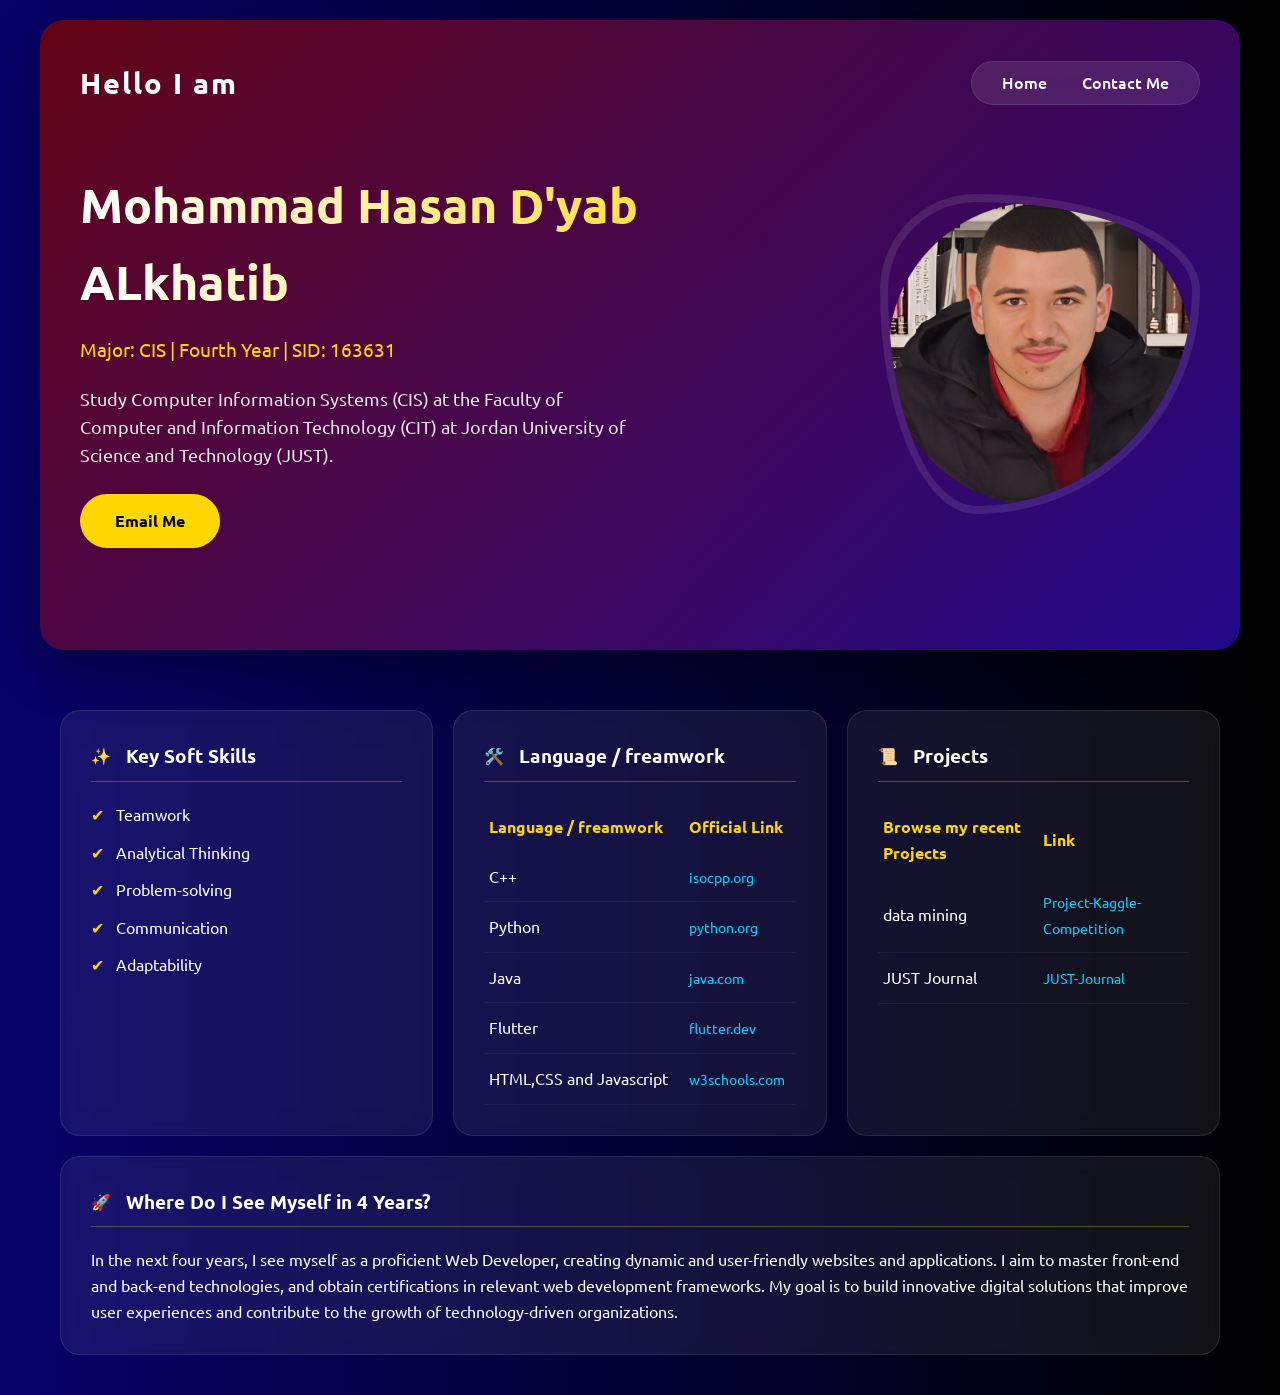
==== index.html @ 56b55bb8 "portfolio farst code" ====
<!doctype html>
<html lang="en">
  <head>
    <meta charset="UTF-8" />
    <meta name="viewport" content="width=device-width, initial-scale=1.0" />
    <title>163631 - Mohammad Hasan D'yab ALkhatib</title>
    <link rel="stylesheet" href="style.css" />
  </head>
  <body>
    <div class="container-intro">
      <header>
        <a href="index.html" class="logo">Hello I am</a>
        <nav>
          <ul>
            <li><a href="index.html">Home</a></li>
            <li><a href="contact.html">Contact Me</a></li>
          </ul>
        </nav>
      </header>

      <div class="content">
        <div class="text">
          <h2 class="name-highlight">Mohammad Hasan D'yab ALkhatib</h2>
          <h3>Major: CIS | Fourth Year | SID: 163631</h3>
          <p>
            Study Computer Information Systems (CIS) at the Faculty of Computer
            and Information Technology (CIT) at Jordan University of Science and
            Technology (JUST).
          </p>
          <div class="contact-action">
            <a href="mailto:mhalkhatib22@cit.just.edu.jo" class="btn"
              >Email Me</a
            >
          </div>
        </div>
        <div class="img">
          <img src="photo.png" alt="Professional Photo" />
        </div>
      </div>
    </div>

    <section class="details-section">
      <div class="info-card">
        <div class="card-header">
          <span class="icon">✨</span>
          <h3>Key Soft Skills</h3>
        </div>
        <ul class="skills-list">
          <li>Teamwork</li>
          <li>Analytical Thinking</li>
          <li>Problem-solving</li>
          <li>Communication</li>
          <li>Adaptability</li>
        </ul>
      </div>

      <div class="info-card">
        <div class="card-header">
          <span class="icon">🛠️</span>
          <h3>Language / freamwork</h3>
        </div>
        <div class="table-responsive">
          <table class="styled-table">
            <thead>
              <tr>
                <th>Language / freamwork</th>
                <th>Official Link</th>
              </tr>
            </thead>
            <tbody>
              <tr>
                <td>C++</td>
                <td>
                  <a href="https://isocpp.org" target="_blank">isocpp.org</a>
                </td>
              </tr>
              <tr>
                <td>Python</td>
                <td>
                  <a href="https://www.python.org" target="_blank"
                    >python.org</a
                  >
                </td>
              </tr>
              <tr>
                <td>Java</td>
                <td>
                  <a href="https://www.java.com" target="_blank">java.com</a>
                </td>
              </tr>
              <tr>
                <td>Flutter</td>
                <td>
                  <a href="https://flutter.dev" target="_blank">flutter.dev</a>
                </td>
              </tr>
              <tr>
                <td>HTML,CSS and Javascript</td>
                <td>
                  <a href="https://www.w3schools.com/" target="_blank"
                    >w3schools.com</a
                  >
                </td>
              </tr>
            </tbody>
          </table>
        </div>
      </div>

      <div class="info-card">
        <div class="card-header">
          <span class="icon">📜</span>
          <h3>Projects</h3>
        </div>
        <div class="table-responsive">
          <table class="styled-table">
            <thead>
              <tr>
                <th>Browse my recent Projects</th>
                <th>Link</th>
              </tr>
            </thead>
            <tbody>
              <tr>
                <td>data mining</td>
                <td>
                  <a
                    href="https://github.com/mhalkhatib22/Project-Kaggle-Competition"
                    target="_blank"
                    >Project-Kaggle-Competition</a
                  >
                </td>
              </tr>
              <tr>
                <td>JUST Journal</td>
                <td>
                  <a
                    href="https://github.com/mhalkhatib22/JUST-Journal"
                    target="_blank"
                    >JUST-Journal</a
                  >
                </td>
              </tr>
            </tbody>
          </table>
        </div>
      </div>

      <div class="vision-section info-card">
        <div class="card-header">
          <span class="icon">🚀</span>
          <h3>Where Do I See Myself in 4 Years?</h3>
        </div>
        <p>
          In the next four years, I see myself as a proficient Web Developer,
          creating dynamic and user-friendly websites and applications. I aim to
          master front-end and back-end technologies, and obtain certifications
          in relevant web development frameworks. My goal is to build innovative
          digital solutions that improve user experiences and contribute to the
          growth of technology-driven organizations.
        </p>
      </div>
    </section>
  </body>
</html>
---- style.css ----
@import url("https://fonts.googleapis.com/css2?family=Ubuntu:wght@300;400;500;700&display=swap");

:root {
    --primary-color: gold;
    --accent-blue: #00d4ff;
    --bg-dark: #050505;
    --glass-bg: rgba(255, 255, 255, 0.07);
}

* {
    font-family: "Ubuntu", sans-serif;
    padding: 0;
    margin: 0;
    box-sizing: border-box;
}

body {
    background: var(--bg-dark);
    background-image: linear-gradient(to right, #070269, #000);
    color: white;
    min-height: 100vh;
    padding: 20px;
    line-height: 1.6;
}

.container-intro {
    background: linear-gradient(135deg, #730408db 0%, rgba(40, 10, 161, 0.85) 100%);
    width: 100%;
    max-width: 1200px;
    margin: 0 auto 40px auto;
    min-height: 70vh;
    border-radius: 24px;
    display: flex;
    flex-direction: column;
    padding: 40px;
    box-shadow: 0 20px 50px rgba(0,0,0,0.3);
}

header {
    display: flex;
    justify-content: space-between;
    align-items: center;
    margin-bottom: 60px;
}

header .logo {
    font-size: 1.8rem;
    color: white;
    font-weight: 700;
    text-decoration: none;
    letter-spacing: 2px;
}

nav ul {
    list-style: none;
    display: flex;
    gap: 15px;
    background: rgba(255, 255, 255, 0.1);
    padding: 8px 20px;
    border-radius: 50px;
    backdrop-filter: blur(15px);
    border: 1px solid rgba(255,255,255,0.1);
}

nav ul a {
    color: white;
    text-decoration: none;
    font-weight: 500;
    padding: 5px 10px;
    transition: 0.3s ease;
}

nav ul a:hover { color: var(--primary-color); }

.content {
    display: flex;
    justify-content: space-between;
    align-items: center;
    gap: 40px;
}

.name-highlight {
    font-size: 3rem;
    margin-bottom: 15px;
    background: linear-gradient(to right, #fff, var(--primary-color));
    -webkit-background-clip: text;
    -webkit-text-fill-color: transparent;
}

.text h3 { color: var(--primary-color); margin-bottom: 20px; font-weight: 400; }
.text p { max-width: 550px; font-size: 1.1rem; opacity: 0.9; }

.btn {
    display: inline-block;
    margin-top: 25px;
    padding: 14px 35px;
    background: var(--primary-color);
    color: #000;
    text-decoration: none;
    border-radius: 50px;
    font-weight: bold;
    transition: 0.3s transform ease, 0.3s box-shadow ease;
}

.btn:hover {
    transform: translateY(-3px);
    box-shadow: 0 10px 20px rgba(255, 215, 0, 0.3);
}

.img img {
    max-width: 320px;
    border-radius: 30% 70% 70% 30% / 30% 30% 70% 70% ;
    border: 8px solid rgba(255,255,255,0.1);
    transition: 0.5s ease;
}

.img img:hover {
    border-radius: 50%;
}

.details-section {
    max-width: 1200px;
    margin: 0 auto;
    display: grid;
    grid-template-columns: repeat(auto-fit, minmax(350px, 1fr));
    gap: 25px;
}

.info-card {
    background: var(--glass-bg);
    border: 1px solid rgba(255, 255, 255, 0.1);
    border-radius: 20px;
    padding: 30px;
    backdrop-filter: blur(10px);
    transition: 0.3s;
}

.info-card:hover {
    border-color: var(--primary-color);
    background: rgba(255, 255, 255, 0.1);
}

.vision-section {
    grid-column: 1 / -1; 
}

.card-header {
    display: flex;
    align-items: center;
    gap: 15px;
    margin-bottom: 20px;
    border-bottom: 1px solid rgba(255, 215, 0, 0.3);
    padding-bottom: 10px;
}

.skills-list { list-style: none; }
.skills-list li {
    margin-bottom: 12px;
    padding-left: 25px;
    position: relative;
}

.skills-list li::before {
    content: "✔";
    position: absolute;
    left: 0;
    color: var(--primary-color);
}

.styled-table {
    width: 100%;
    border-collapse: collapse;
}

.styled-table th {
    text-align: left;
    color: var(--primary-color);
    padding: 12px 5px;
}

.styled-table td {
    padding: 12px 5px;
    border-bottom: 1px solid rgba(255,255,255,0.05);
}

.styled-table a {
    color: var(--accent-blue);
    text-decoration: none;
    font-size: 0.9rem;
    transition: 0.3s;
}

.styled-table a:hover { text-decoration: underline; }

@media (max-width: 992px) {
    .content { flex-direction: column-reverse; text-align: center; }
    .text p { margin: 0 auto; }
    header { flex-direction: column; gap: 20px; }
}

@media (max-width: 480px) {
    .name-highlight { font-size: 2rem; }
    .container-intro { padding: 20px; }
}

.projects-section {
    grid-column: 1 / -1; 
    margin-top: 20px;
}

.projects-grid {
    display: grid;
    grid-template-columns: repeat(auto-fit, minmax(280px, 1fr));
    gap: 20px;
    margin-top: 20px;
}

.project-item {
    background: rgba(255, 255, 255, 0.05);
    padding: 20px;
    border-radius: 15px;
    border: 1px solid rgba(255, 255, 255, 0.1);
    transition: 0.3s ease;
}

.project-item:hover {
    background: rgba(255, 255, 255, 0.1);
    transform: scale(1.02);
    border-color: var(--accent-blue);
}

.project-item h4 {
    color: var(--primary-color);
    margin-bottom: 10px;
    font-size: 1.2rem;
}

.project-item p {
    font-size: 0.95rem;
    opacity: 0.8;
    margin-bottom: 15px;
}

.tags {
    display: flex;
    gap: 10px;
    margin-bottom: 15px;
}

.tags span {
    background: rgba(0, 212, 255, 0.1);
    color: var(--accent-blue);
    font-size: 0.75rem;
    padding: 4px 10px;
    border-radius: 5px;
    border: 1px solid rgba(0, 212, 255, 0.2);
}

.project-link {
    color: white;
    text-decoration: none;
    font-size: 0.9rem;
    font-weight: 500;
    transition: 0.3s;
}

.project-link:hover {
    color: var(--primary-color);
    padding-left: 5px;
}

.details-section {
    display: grid;
    grid-template-columns: repeat(auto-fit, minmax(350px, 1fr));
    gap: 20px;
    padding: 20px;
}

nav ul a.active {
    color: var(--primary-color);
    border-bottom: 2px solid var(--primary-color);
}

.contact-form-card input:focus, .contact-form-card textarea:focus {
    outline: 2px solid var(--primary-color);
    background: rgba(255,255,255,0.15);
}

.table-responsive {
    overflow-x: auto;
}

@media (max-width: 992px) {
    .content { flex-direction: column-reverse; text-align: center; }
    .text p { margin: 0 auto; }
    header { flex-direction: column; gap: 20px; }
}

@media (max-width: 480px) {
    .name-highlight { font-size: 2rem; }
    .container-intro { padding: 20px; }
    .details-section { grid-template-columns: 1fr; }
}
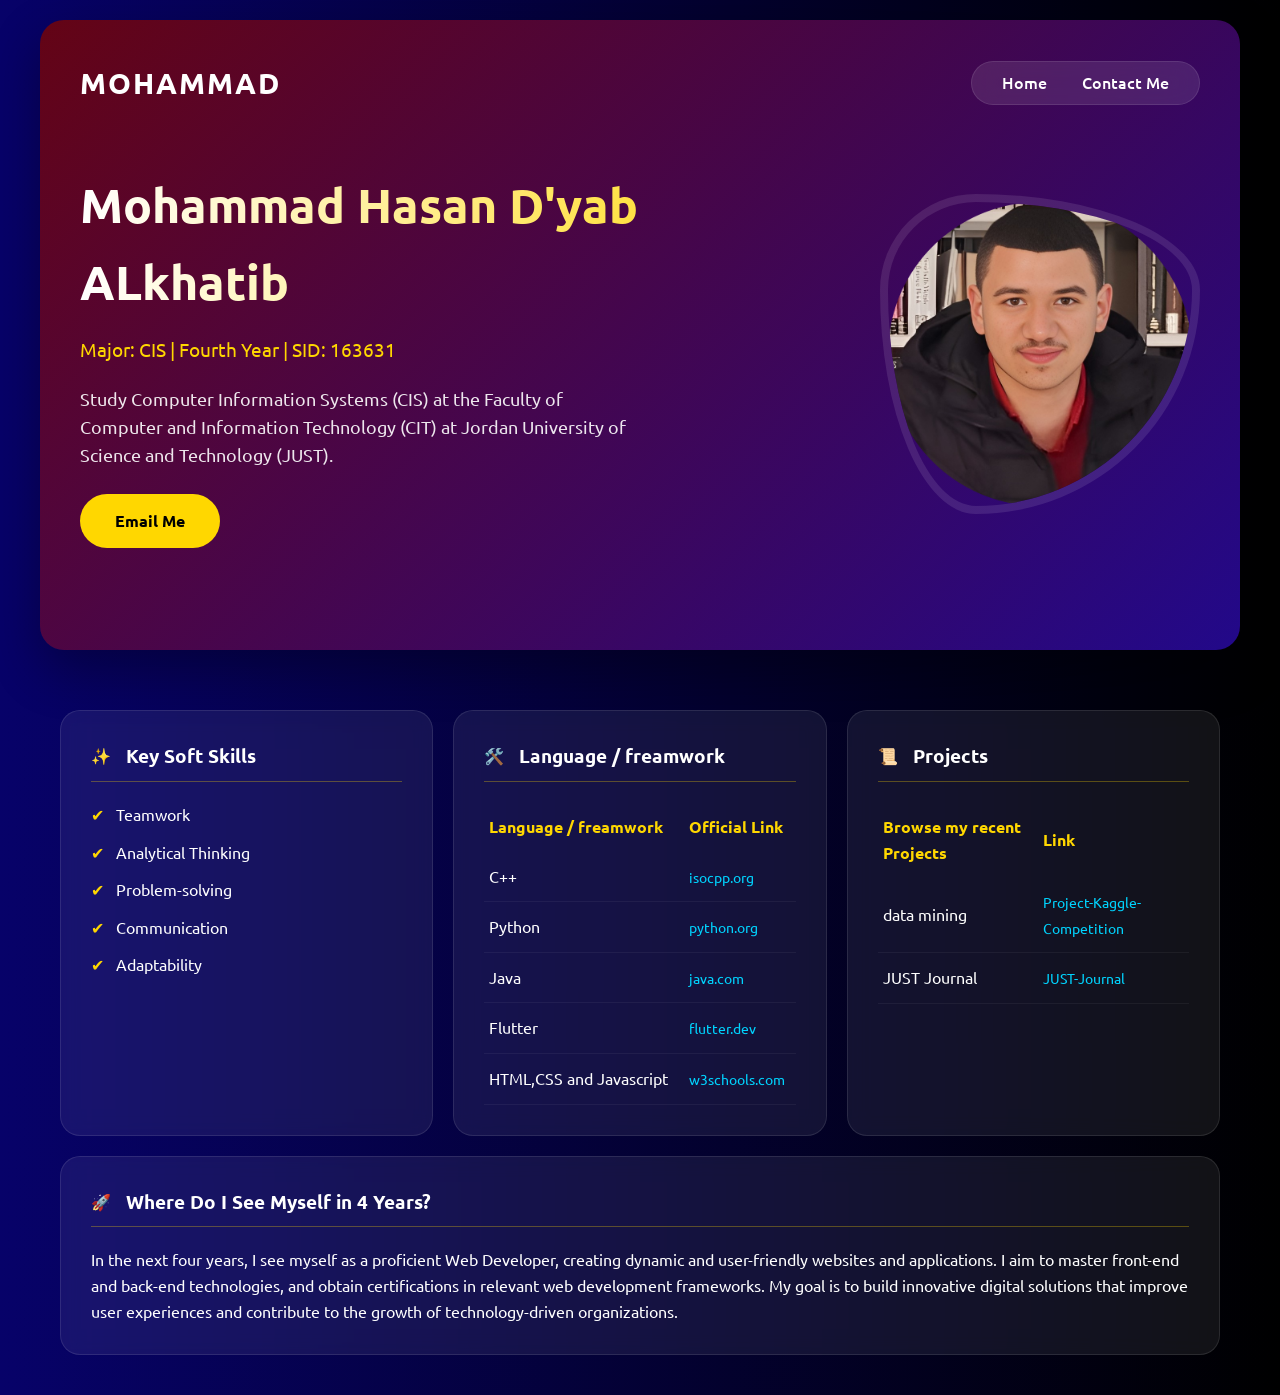
==== commit d5f6fd7d: "mo" ====
--- a/index.html
+++ b/index.html
@@ -9,7 +9,7 @@
   <body>
     <div class="container-intro">
       <header>
-        <a href="index.html" class="logo">Hello I am</a>
+        <a href="index.html" class="logo">MOHAMMAD</a>
         <nav>
           <ul>
             <li><a href="index.html">Home</a></li>
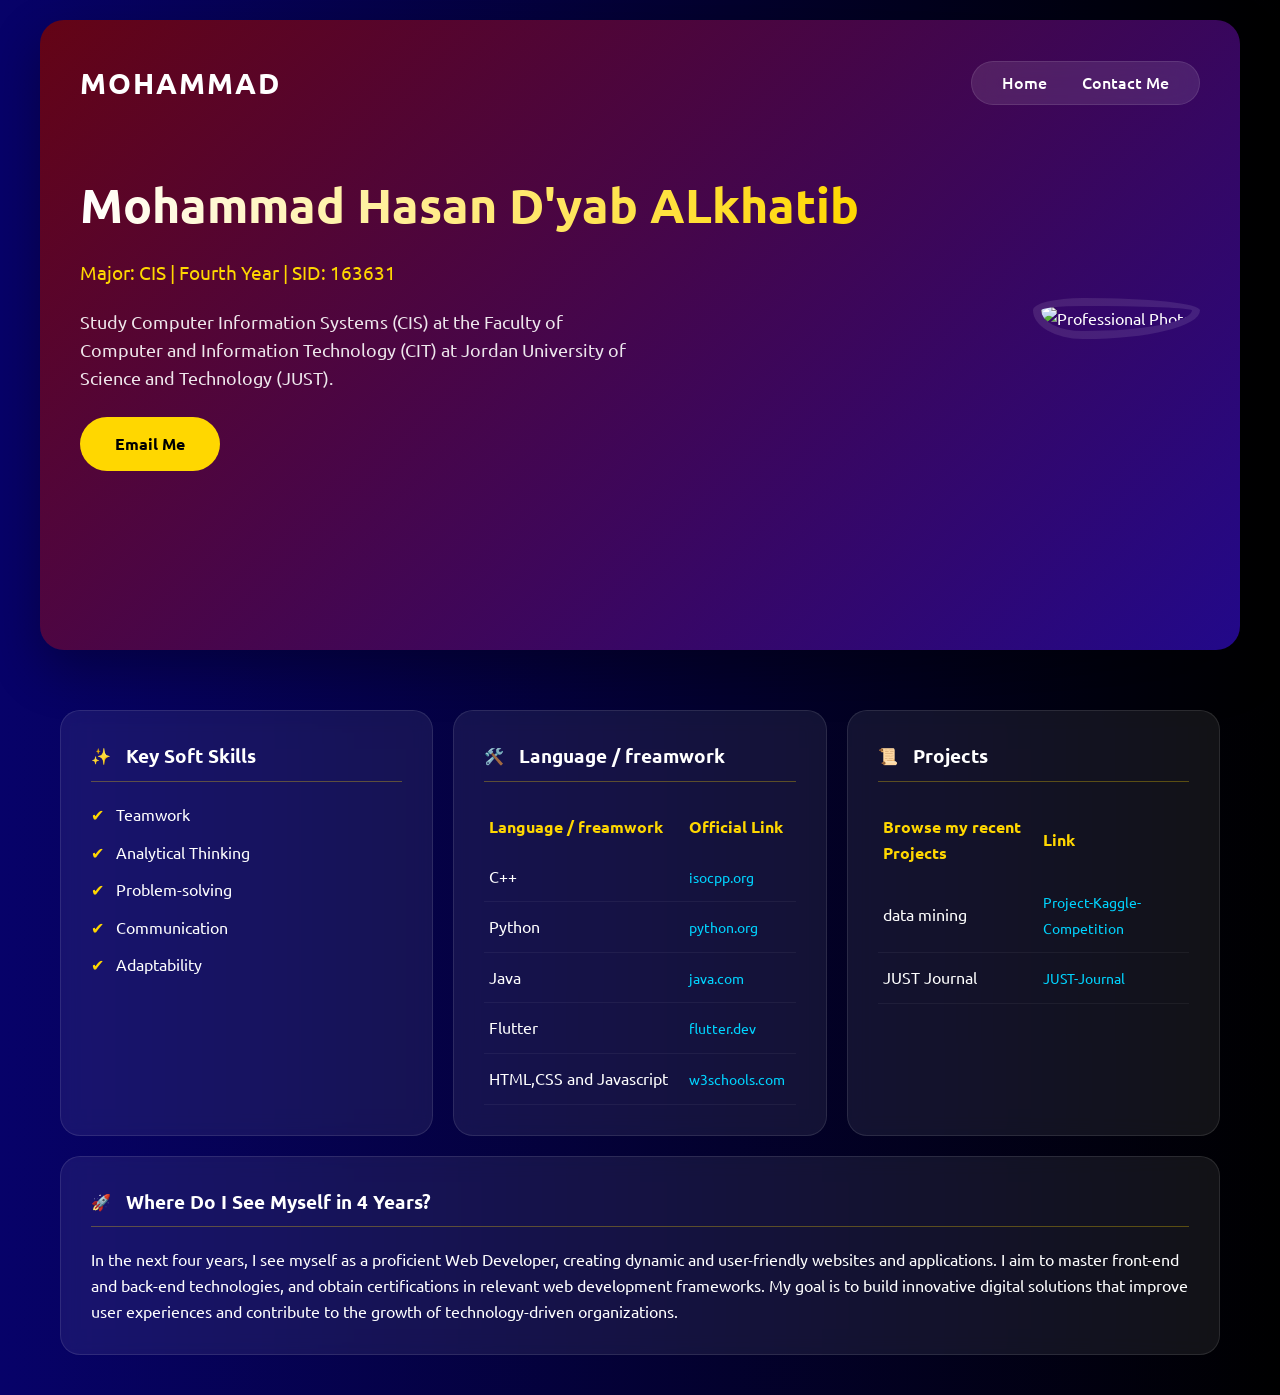
==== commit 176a951a: "img path chang" ====
--- a/index.html
+++ b/index.html
@@ -34,7 +34,8 @@
           </div>
         </div>
         <div class="img">
-          <img src="photo.png" alt="Professional Photo" />
+          <!-- <img src="photo.png" alt="Professional Photo" /> -->
+           <img src="https://raw.githubusercontent.com/mhalkhatib22/mhalkhatib22.github.io/master/photo.png" alt="Professional Photo" />
         </div>
       </div>
     </div>
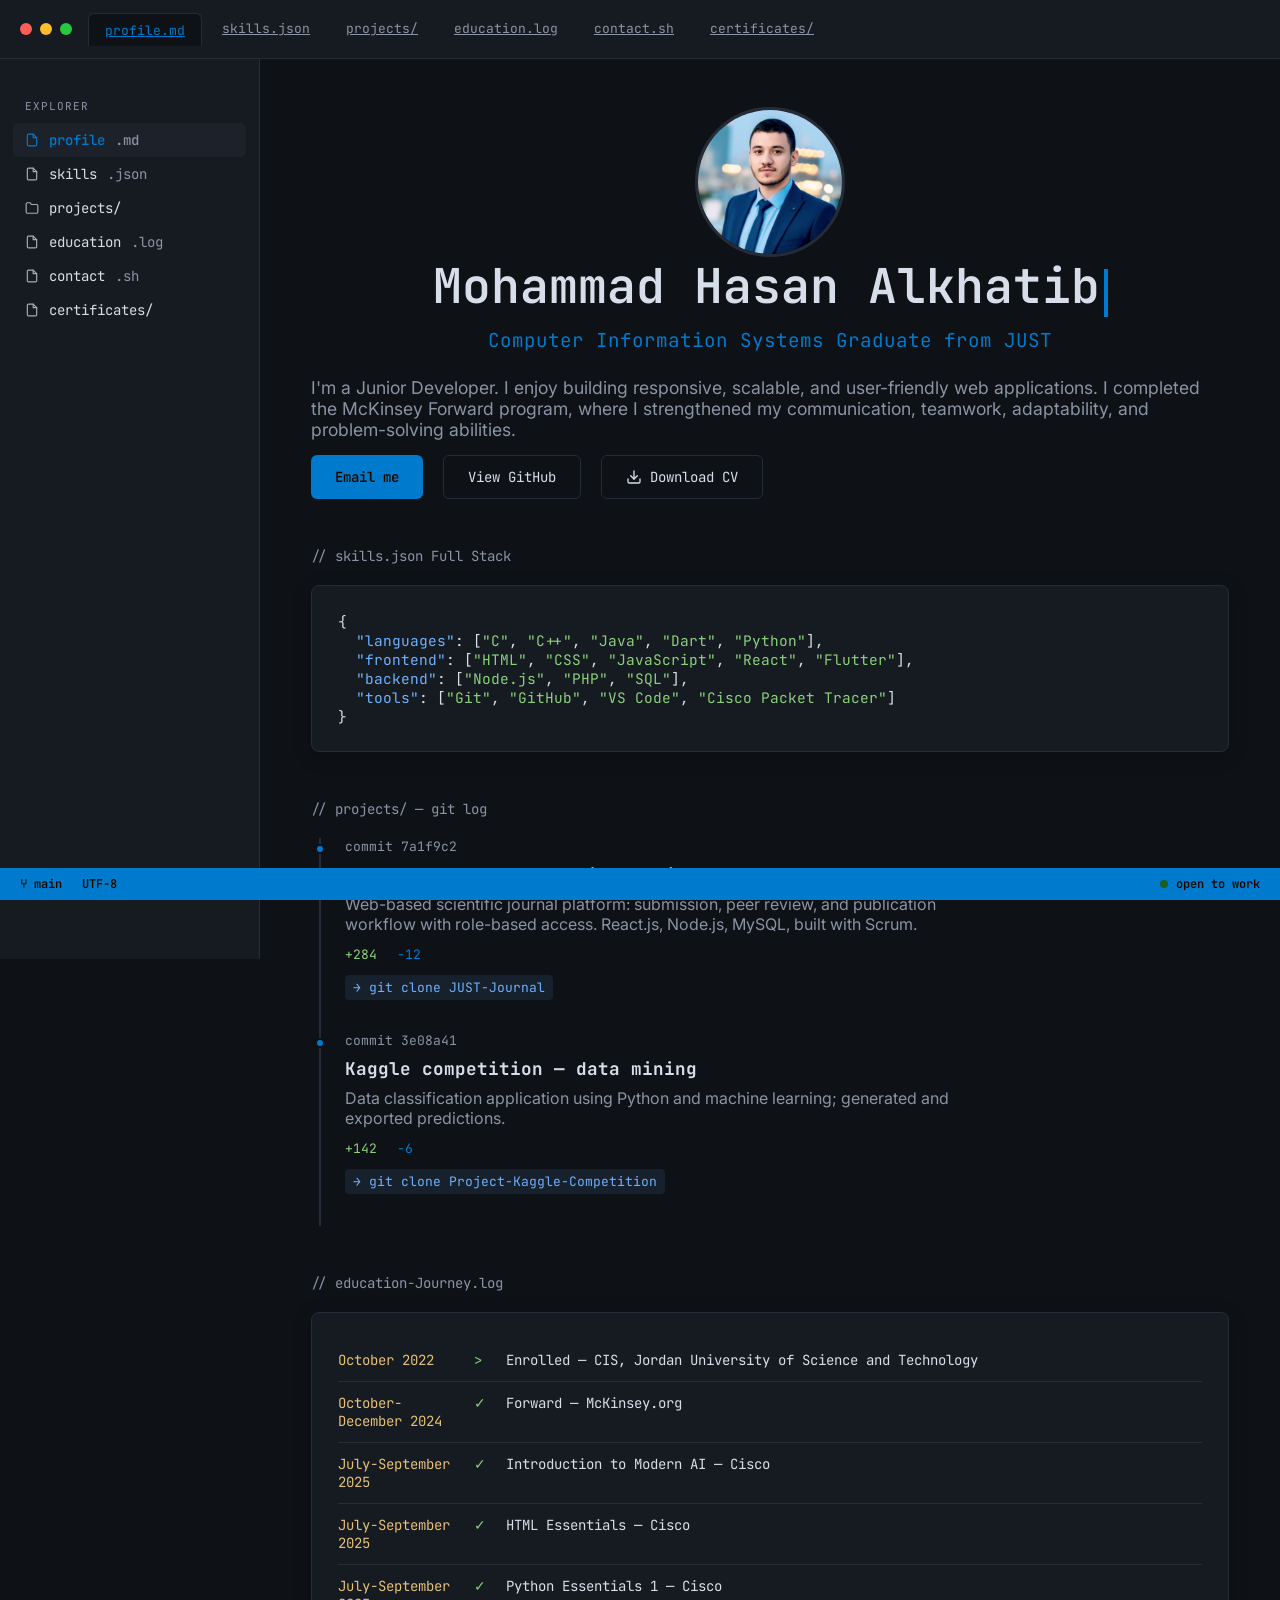
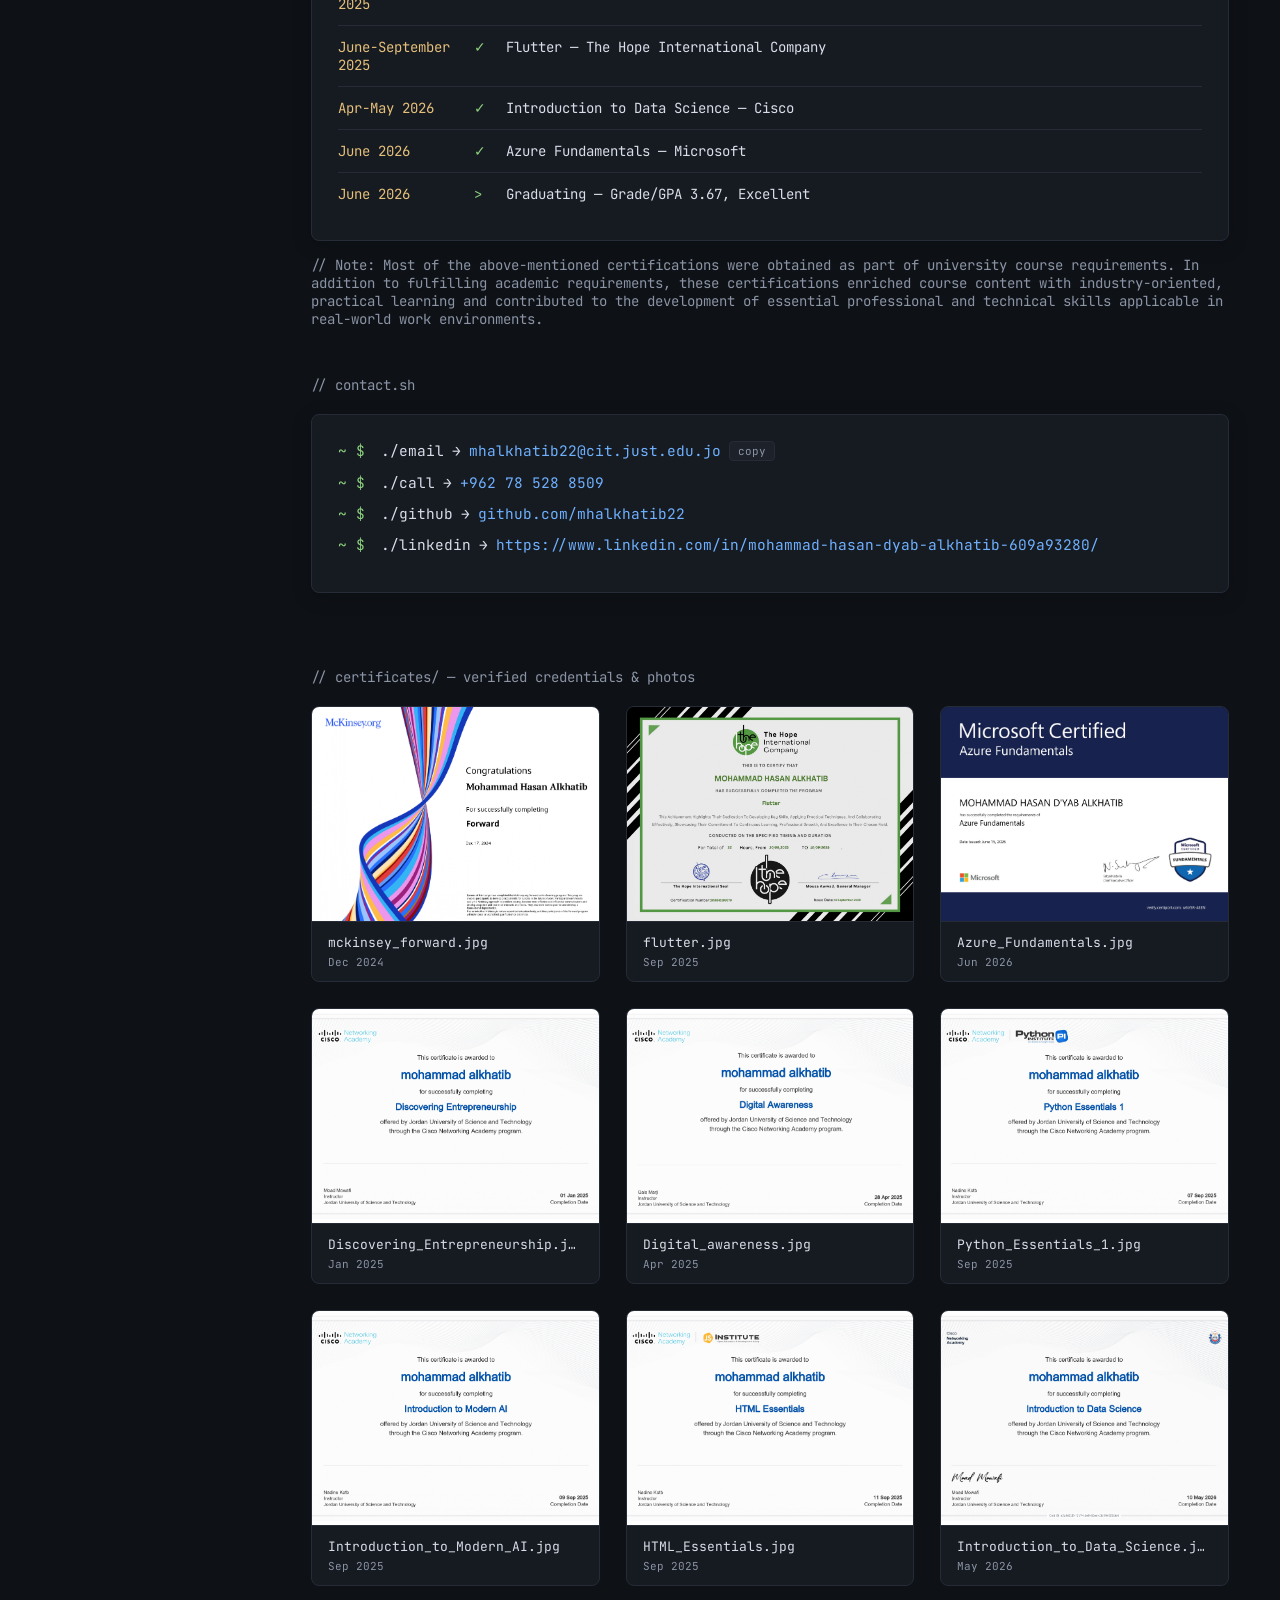
==== commit ce0b35b5: "update" ====
--- a/index.html
+++ b/index.html
@@ -1,166 +1,807 @@
 <!doctype html>
-<html lang="en">
+<html lang="en" class="scroll-smooth">
   <head>
     <meta charset="UTF-8" />
     <meta name="viewport" content="width=device-width, initial-scale=1.0" />
-    <title>163631 - Mohammad Hasan D'yab ALkhatib</title>
+    <title>Mohammad Hasan Alkhatib</title>
+    <meta
+      name="description"
+      content="Portfolio of Mohammad Hasan Alkhatib, Computer Information Systems Graduate."
+    />
+
+    <link
+      rel="icon"
+      href="data:image/svg+xml,<svg xmlns=%22http://www.w3.org/2000/svg%22 viewBox=%220 0 100 100%22><rect width=%22100%22 height=%22100%22 rx=%2220%22 fill=%22%230e1116%22/><text x=%2250%25%22 y=%2262%25%22 font-size=%2260%22 text-anchor=%22middle%22 fill=%22%23ff8a5c%22 font-family=%22monospace%22>&gt;_</text></svg>"
+    />
+
+    <meta property="og:type" content="profile" />
+    <meta
+      property="og:title"
+      content="Mohammad Hasan Alkhatib | Developer Portfolio"
+    />
+    <meta
+      property="og:description"
+      content="Computer Information Systems graduate building web and mobile applications. Explore skills, projects, and education."
+    />
+    <meta name="twitter:card" content="summary" />
+
+    <link rel="preconnect" href="https://fonts.googleapis.com" />
+    <link rel="preconnect" href="https://fonts.gstatic.com" crossorigin />
+    <link
+      href="https://fonts.googleapis.com/css2?family=JetBrains+Mono:wght@400;500;700&family=Inter:wght@400;500;600&display=swap"
+      rel="stylesheet"
+    />
     <link rel="stylesheet" href="style.css" />
   </head>
   <body>
-    <div class="container-intro">
-      <header>
-        <a href="index.html" class="logo">MOHAMMAD</a>
-        <nav>
-          <ul>
-            <li><a href="index.html">Home</a></li>
-            <li><a href="contact.html">Contact Me</a></li>
-          </ul>
+    <a class="skip-link" href="#main-content">Skip to main content</a>
+    <header class="chrome">
+      <div class="dots" aria-hidden="true">
+        <span class="dot r"></span>
+        <span class="dot y"></span>
+        <span class="dot g"></span>
+      </div>
+      <button
+        class="current-file"
+        type="button"
+        aria-label="Open file explorer to navigate sections"
+      >
+        <svg
+          aria-hidden="true"
+          width="14"
+          height="14"
+          viewBox="0 0 24 24"
+          fill="none"
+          stroke="currentColor"
+          stroke-width="2"
+          stroke-linecap="round"
+          stroke-linejoin="round"
+        >
+          <path
+            d="M14 2H6a2 2 0 0 0-2 2v16a2 2 0 0 0 2 2h12a2 2 0 0 0 2-2V8z"
+          ></path>
+          <path d="M14 2v6h6"></path>
+        </svg>
+        <span data-current-file-label>profile.md</span>
+        <svg
+          class="chevron"
+          aria-hidden="true"
+          width="14"
+          height="14"
+          viewBox="0 0 24 24"
+          fill="none"
+          stroke="currentColor"
+          stroke-width="2"
+          stroke-linecap="round"
+          stroke-linejoin="round"
+        >
+          <polyline points="9 18 15 12 9 6"></polyline>
+        </svg>
+      </button>
+      <nav class="tabs" aria-label="File tabs">
+        <a href="#profile" class="tab active" role="tab" aria-selected="true"
+          >profile.md</a
+        >
+        <a href="#skills" class="tab" role="tab" aria-selected="false"
+          >skills.json</a
+        >
+        <a href="#projects" class="tab" role="tab" aria-selected="false"
+          >projects/</a
+        >
+        <a href="#education" class="tab" role="tab" aria-selected="false"
+          >education.log</a
+        >
+        <a href="#contact" class="tab" role="tab" aria-selected="false"
+          >contact.sh</a
+        >
+        <a href="#certificates" class="tab" role="tab" aria-selected="false"
+          >certificates/</a
+        >
+      </nav>
+      <button
+        class="menu-btn"
+        aria-label="Toggle File Explorer"
+        aria-expanded="false"
+      >
+        <svg
+          width="24"
+          height="24"
+          viewBox="0 0 24 24"
+          fill="none"
+          stroke="currentColor"
+          stroke-width="2"
+          stroke-linecap="round"
+          stroke-linejoin="round"
+        >
+          <line x1="3" y1="12" x2="21" y2="12"></line>
+          <line x1="3" y1="6" x2="21" y2="6"></line>
+          <line x1="3" y1="18" x2="21" y2="18"></line>
+        </svg>
+      </button>
+    </header>
+
+    <div class="layout">
+      <div class="overlay" aria-hidden="true"></div>
+
+      <aside class="sidebar" aria-label="File Explorer">
+        <div class="label">explorer</div>
+        <nav aria-label="Main Navigation">
+          <a class="file active" href="#profile" aria-current="location">
+            <svg
+              class="file-icon"
+              aria-hidden="true"
+              width="14"
+              height="14"
+              viewBox="0 0 24 24"
+              fill="none"
+              stroke="currentColor"
+              stroke-width="2"
+              stroke-linecap="round"
+              stroke-linejoin="round"
+            >
+              <path
+                d="M14 2H6a2 2 0 0 0-2 2v16a2 2 0 0 0 2 2h12a2 2 0 0 0 2-2V8z"
+              ></path>
+              <path d="M14 2v6h6"></path></svg
+            >profile<span class="ext">.md</span>
+          </a>
+          <a class="file" href="#skills" aria-current="false">
+            <svg
+              class="file-icon"
+              aria-hidden="true"
+              width="14"
+              height="14"
+              viewBox="0 0 24 24"
+              fill="none"
+              stroke="currentColor"
+              stroke-width="2"
+              stroke-linecap="round"
+              stroke-linejoin="round"
+            >
+              <path
+                d="M14 2H6a2 2 0 0 0-2 2v16a2 2 0 0 0 2 2h12a2 2 0 0 0 2-2V8z"
+              ></path>
+              <path d="M14 2v6h6"></path></svg
+            >skills<span class="ext">.json</span>
+          </a>
+          <a class="file" href="#projects" aria-current="false">
+            <svg
+              class="file-icon"
+              aria-hidden="true"
+              width="14"
+              height="14"
+              viewBox="0 0 24 24"
+              fill="none"
+              stroke="currentColor"
+              stroke-width="2"
+              stroke-linecap="round"
+              stroke-linejoin="round"
+            >
+              <path
+                d="M22 19a2 2 0 0 1-2 2H4a2 2 0 0 1-2-2V5a2 2 0 0 1 2-2h5l2 3h9a2 2 0 0 1 2 2z"
+              ></path></svg
+            >projects/
+          </a>
+          <a class="file" href="#education" aria-current="false">
+            <svg
+              class="file-icon"
+              aria-hidden="true"
+              width="14"
+              height="14"
+              viewBox="0 0 24 24"
+              fill="none"
+              stroke="currentColor"
+              stroke-width="2"
+              stroke-linecap="round"
+              stroke-linejoin="round"
+            >
+              <path
+                d="M14 2H6a2 2 0 0 0-2 2v16a2 2 0 0 0 2 2h12a2 2 0 0 0 2-2V8z"
+              ></path>
+              <path d="M14 2v6h6"></path></svg
+            >education<span class="ext">.log</span>
+          </a>
+          <a class="file" href="#contact" aria-current="false">
+            <svg
+              class="file-icon"
+              aria-hidden="true"
+              width="14"
+              height="14"
+              viewBox="0 0 24 24"
+              fill="none"
+              stroke="currentColor"
+              stroke-width="2"
+              stroke-linecap="round"
+              stroke-linejoin="round"
+            >
+              <path
+                d="M14 2H6a2 2 0 0 0-2 2v16a2 2 0 0 0 2 2h12a2 2 0 0 0 2-2V8z"
+              ></path>
+              <path d="M14 2v6h6"></path></svg
+            >contact<span class="ext">.sh</span>
+          </a>
+          <a class="file" href="#certificates" aria-current="false">
+            <svg
+              class="file-icon"
+              aria-hidden="true"
+              width="14"
+              height="14"
+              viewBox="0 0 24 24"
+              fill="none"
+              stroke="currentColor"
+              stroke-width="2"
+              stroke-linecap="round"
+              stroke-linejoin="round"
+            >
+              <path
+                d="M14 2H6a2 2 0 0 0-2 2v16a2 2 0 0 0 2 2h12a2 2 0 0 0 2-2V8z"
+              ></path>
+              <path d="M14 2v6h6"></path></svg
+            >certificates/<span class="ext"></span>
+          </a>
         </nav>
-      </header>
-
-      <div class="content">
-        <div class="text">
-          <h2 class="name-highlight">Mohammad Hasan D'yab ALkhatib</h2>
-          <h3>Major: CIS | Fourth Year | SID: 163631</h3>
+      </aside>
+
+      <main class="main" id="main-content">
+        <section id="profile" class="hero" style="animation-delay: 0.1s">
+          <!-- <h4 class="comment">// profile.md</h4> -->
+          <img
+            src="photo_mo.jpeg"
+            alt="Mohammad Hasan Alkhatib"
+            class="profile-photo"
+          />
+          <h1>
+            Mohammad Hasan Alkhatib<span
+              class="cursor"
+              aria-hidden="true"
+            ></span>
+          </h1>
+          <div class="role">
+            Computer Information Systems Graduate from JUST
+          </div>
           <p>
-            Study Computer Information Systems (CIS) at the Faculty of Computer
-            and Information Technology (CIT) at Jordan University of Science and
-            Technology (JUST).
+            I'm a Junior Developer. I enjoy building responsive, scalable, and
+            user-friendly web applications. I completed the McKinsey Forward
+            program, where I strengthened my communication, teamwork,
+            adaptability, and problem-solving abilities.
           </p>
-          <div class="contact-action">
-            <a href="mailto:mhalkhatib22@cit.just.edu.jo" class="btn"
-              >Email Me</a
+          <div class="actions">
+            <a href="mailto:mhalkhatib22@cit.just.edu.jo" class="btn primary"
+              >Email me</a
+            >
+            <a
+              href="https://github.com/mhalkhatib22"
+              class="btn"
+              target="_blank"
+              rel="noopener noreferrer"
+              >View GitHub</a
+            >
+            <a href="Mohammad_Alkhatib_CV.pdf" class="btn" download
+              ><svg
+                width="16"
+                height="16"
+                viewBox="0 0 24 24"
+                fill="none"
+                stroke="currentColor"
+                stroke-width="2"
+                stroke-linecap="round"
+                stroke-linejoin="round"
+                style="margin-right: 8px"
+              >
+                <path d="M21 15v4a2 2 0 0 1-2 2H5a2 2 0 0 1-2-2v-4"></path>
+                <polyline points="7 10 12 15 17 10"></polyline>
+                <line x1="12" y1="15" x2="12" y2="3"></line></svg
+              >Download CV</a
             >
           </div>
-        </div>
-        <div class="img">
-          <!-- <img src="photo.png" alt="Professional Photo" /> -->
-           <img src="https://raw.githubusercontent.com/mhalkhatib22/mhalkhatib22.github.io/master/photo.png" alt="Professional Photo" />
-        </div>
+        </section>
+
+        <section id="skills" style="animation-delay: 0.2s">
+          <h2 class="comment">// skills.json Full Stack</h2>
+          <div
+            class="code-block json-block"
+            tabindex="0"
+            aria-label="Skills JSON block"
+          >
+            <div>{</div>
+            <div>
+              &nbsp;&nbsp;<span class="k">"languages"</span>: [<span class="s"
+                >"C"</span
+              >, <span class="s">"C++"</span>, <span class="s">"Java"</span>,
+              <span class="s">"Dart"</span>, <span class="s">"Python"</span>],
+            </div>
+            <div>
+              &nbsp;&nbsp;<span class="k">"frontend"</span>: [<span class="s"
+                >"HTML"</span
+              >, <span class="s">"CSS"</span>,
+              <span class="s">"JavaScript"</span>,
+              <span class="s">"React"</span>, <span class="s">"Flutter"</span>],
+            </div>
+            <div>
+              &nbsp;&nbsp;<span class="k">"backend"</span>: [<span class="s"
+                >"Node.js"</span
+              >, <span class="s">"PHP"</span>, <span class="s">"SQL"</span>],
+            </div>
+            <div>
+              &nbsp;&nbsp;<span class="k">"tools"</span>: [<span class="s"
+                >"Git"</span
+              >, <span class="s">"GitHub"</span>,
+              <span class="s">"VS Code"</span>,
+              <span class="s">"Cisco Packet Tracer"</span>]
+            </div>
+            <div>}</div>
+          </div>
+        </section>
+
+        <section id="projects" style="animation-delay: 0.3s">
+          <h2 class="comment">// projects/ — git log</h2>
+
+          <div class="commit">
+            <div class="hash">commit 7a1f9c2</div>
+            <h3>JUST Journal — graduation project</h3>
+            <p>
+              Web-based scientific journal platform: submission, peer review,
+              and publication workflow with role-based access. React.js,
+              Node.js, MySQL, built with Scrum.
+            </p>
+            <div class="stats">
+              <span class="add">+284</span> <span class="rm">−12</span>
+            </div>
+            <a
+              href="https://github.com/mhalkhatib22/React_JS-JUST_Journal"
+              aria-label="View JUST Journal repository"
+              >→ git clone JUST-Journal</a
+            >
+          </div>
+
+          <div class="commit">
+            <div class="hash">commit 3e08a41</div>
+            <h3>Kaggle competition — data mining</h3>
+            <p>
+              Data classification application using Python and machine learning;
+              generated and exported predictions.
+            </p>
+            <div class="stats">
+              <span class="add">+142</span> <span class="rm">−6</span>
+            </div>
+            <a
+              href="https://github.com/mhalkhatib22/Project-Kaggle-Competition"
+              aria-label="View Kaggle Competition repository"
+              >→ git clone Project-Kaggle-Competition</a
+            >
+          </div>
+        </section>
+        <section id="education" style="animation-delay: 0.4s">
+          <h2 class="comment">// education-Journey.log</h2>
+          <!-- <h6 class="comment">// Note: Most of the certifications listed below were completed as part of the requirements for university courses. Beyond fulfilling academic requirements, they enriched the course content with practical, industry-oriented learning and contributed to the development of essential professional, technical, and transferable skills applicable in real-world environments.</h6> -->
+          <div class="code-block" tabindex="0">
+            <div class="log-line">
+              <span class="ts">October 2022</span><span class="ok">&gt;</span>
+              <span class="msg"
+                >Enrolled — CIS, Jordan University of Science and
+                Technology</span
+              >
+            </div>
+            <div class="log-line">
+              <span class="ts">October-December 2024</span
+              ><span class="ok">✓</span>
+              <span class="msg">Forward — McKinsey.org</span>
+            </div>
+            <div class="log-line">
+              <span class="ts">July-September 2025</span
+              ><span class="ok">✓</span>
+              <span class="msg">Introduction to Modern AI — Cisco</span>
+            </div>
+            <div class="log-line">
+              <span class="ts">July-September 2025</span
+              ><span class="ok">✓</span>
+              <span class="msg">HTML Essentials — Cisco</span>
+            </div>
+            <div class="log-line">
+              <span class="ts">July-September 2025</span
+              ><span class="ok">✓</span>
+              <span class="msg">Python Essentials 1 — Cisco</span>
+            </div>
+            <div class="log-line">
+              <span class="ts">June-September 2025</span
+              ><span class="ok">✓</span>
+              <span class="msg">Flutter — The Hope International Company</span>
+            </div>
+            <div class="log-line">
+              <span class="ts">Apr-May 2026</span><span class="ok">✓</span>
+              <span class="msg">Introduction to Data Science — Cisco</span>
+            </div>
+            <div class="log-line">
+              <span class="ts">June 2026</span><span class="ok">✓</span>
+              <span class="msg">Azure Fundamentals — Microsoft</span>
+            </div>
+            <div class="log-line">
+              <span class="ts">June 2026</span><span class="ok">&gt;</span>
+              <span class="msg">Graduating — Grade/GPA 3.67, Excellent</span>
+            </div>
+          </div>
+          <h2 class="comment" style="padding-top: 15px">
+            // Note: Most of the above-mentioned certifications were obtained as
+            part of university course requirements. In addition to fulfilling
+            academic requirements, these certifications enriched course content
+            with industry-oriented, practical learning and contributed to the
+            development of essential professional and technical skills
+            applicable in real-world work environments.
+          </h2>
+        </section>
+
+        <section id="contact" style="animation-delay: 0.5s">
+          <h2 class="comment">// contact.sh</h2>
+          <div class="code-block shell" tabindex="0">
+            <div class="line">
+              <span class="prompt">~ $</span> <span class="cmd">./email</span> →
+              <a href="mailto:mhalkhatib22@cit.just.edu.jo"
+                >mhalkhatib22@cit.just.edu.jo</a
+              >
+              <button
+                class="copy-btn"
+                type="button"
+                data-copy="mhalkhatib22@cit.just.edu.jo"
+                aria-label="Copy email address to clipboard"
+              >
+                copy
+              </button>
+            </div>
+            <div class="line">
+              <span class="prompt">~ $</span> <span class="cmd">./call</span> →
+              <a href="tel:+962785288509">+962 78 528 8509</a>
+            </div>
+            <div class="line">
+              <span class="prompt">~ $</span>
+              <span class="cmd">./github</span> →
+              <a
+                href="https://github.com/mhalkhatib22"
+                target="_blank"
+                rel="noopener noreferrer"
+                >github.com/mhalkhatib22</a
+              >
+            </div>
+            <div class="line">
+              <span class="prompt">~ $</span>
+              <span class="cmd">./linkedin</span> →
+              <a
+                href="https://www.linkedin.com/in/mohammad-hasan-dyab-alkhatib-609a93280/"
+                target="_blank"
+                rel="noopener noreferrer"
+                >https://www.linkedin.com/in/mohammad-hasan-dyab-alkhatib-609a93280/</a
+              >
+            </div>
+          </div>
+          <p class="copy-feedback" role="status" aria-live="polite"></p>
+        </section>
+
+        <section id="certificates" style="animation-delay: 0.45s">
+          <div class="comment">
+            // certificates/ — verified credentials & photos
+          </div>
+
+          <div class="gallery-grid">
+            <a
+              href="https://www.credly.com/badges/06d1caef-2a93-4359-bfc9-b4a9fbb20534/public_url"
+              class="gallery-card"
+              aria-label="View McKinsey Forward Certificate"
+            >
+              <img
+                src="certificates\Forward.jpg"
+                alt="McKinsey Forward Certificate"
+                class="gallery-img"
+                loading="lazy"
+              />
+              <div class="gallery-info">
+                <div class="gallery-title">mckinsey_forward.jpg</div>
+                <div class="gallery-meta">Dec 2024</div>
+              </div>
+            </a>
+
+            <a
+              href=""
+              class="gallery-card"
+              aria-label="View Python Essentials Certificate"
+            >
+              <img
+                src="certificates\flutter.jpg"
+                alt="flutter"
+                class="gallery-img"
+                loading="lazy"
+              />
+              <div class="gallery-info">
+                <div class="gallery-title">flutter.jpg</div>
+                <div class="gallery-meta">Sep 2025</div>
+              </div>
+            </a>
+
+            <a
+              href="https://www.credly.com/badges/659eb153-9ea6-4e98-8a09-5730de4a9c18"
+              class="gallery-card"
+              aria-label="View Graduation Photo"
+            >
+              <img
+                src="certificates\Azure_Fundamentals.jpg"
+                alt="Azure_Fundamentals"
+                class="gallery-img"
+                loading="lazy"
+              />
+              <div class="gallery-info">
+                <div class="gallery-title">Azure_Fundamentals.jpg</div>
+                <div class="gallery-meta">Jun 2026</div>
+              </div>
+            </a>
+            <a
+              href="https://www.credly.com/badges/9eff2399-235a-4d1f-af90-bbe9403af59b"
+              class="gallery-card"
+              aria-label="View Graduation Photo"
+            >
+              <img
+                src="certificates\Discovering_Entrepreneurship.jpg"
+                alt="Discovering_Entrepreneurship"
+                class="gallery-img"
+                loading="lazy"
+              />
+              <div class="gallery-info">
+                <div class="gallery-title">
+                  Discovering_Entrepreneurship.jpg
+                </div>
+                <div class="gallery-meta">Jan 2025</div>
+              </div>
+            </a>
+            <a
+              href="https://www.credly.com/badges/73009ed2-543b-4ef5-8f55-df10227dd2f7"
+              class="gallery-card"
+              aria-label="View Graduation Photo"
+            >
+              <img
+                src="certificates\Digital_awareness.jpg"
+                alt="Digital_awareness"
+                class="gallery-img"
+                loading="lazy"
+              />
+              <div class="gallery-info">
+                <div class="gallery-title">Digital_awareness.jpg</div>
+                <div class="gallery-meta">Apr 2025</div>
+              </div>
+            </a>
+            <a
+              href="https://www.credly.com/badges/e6d33ad2-8744-4d2c-94e2-6c315a217d1a"
+              class="gallery-card"
+              aria-label="View Graduation Photo"
+            >
+              <img
+                src="certificates\Python_Essentials_1.jpg"
+                alt="Python_Essentials_1"
+                class="gallery-img"
+                loading="lazy"
+              />
+              <div class="gallery-info">
+                <div class="gallery-title">Python_Essentials_1.jpg</div>
+                <div class="gallery-meta">Sep 2025</div>
+              </div>
+            </a>
+            <a
+              href="https://www.credly.com/badges/01d58d47-10b3-4470-91a0-412b1f83469a"
+              class="gallery-card"
+              aria-label="View Graduation Photo"
+            >
+              <img
+                src="certificates\Introduction_to_Modern_AI.jpg"
+                alt="Introduction_to_Modern_AI"
+                class="gallery-img"
+                loading="lazy"
+              />
+              <div class="gallery-info">
+                <div class="gallery-title">Introduction_to_Modern_AI.jpg</div>
+                <div class="gallery-meta">Sep 2025</div>
+              </div>
+            </a>
+            <a
+              href="https://www.credly.com/badges/c134f306-67b1-4243-b8d7-14b1c99e4c2d"
+              class="gallery-card"
+              aria-label="View Graduation Photo"
+            >
+              <img
+                src="certificates\HTML_Essentials.jpg"
+                alt="HTML_Essentials"
+                class="gallery-img"
+                loading="lazy"
+              />
+              <div class="gallery-info">
+                <div class="gallery-title">HTML_Essentials.jpg</div>
+                <div class="gallery-meta">Sep 2025</div>
+              </div>
+            </a>
+            <a
+              href="https://www.credly.com/badges/5024daa9-05ca-483c-8218-322a9fe39527"
+              class="gallery-card"
+              aria-label="View Graduation Photo"
+            >
+              <img
+                src="certificates\Introduction_to_Data_Science.jpg"
+                alt="Introduction_to_Data_Science"
+                class="gallery-img"
+                loading="lazy"
+              />
+              <div class="gallery-info">
+                <div class="gallery-title">
+                  Introduction_to_Data_Science.jpg
+                </div>
+                <div class="gallery-meta">May 2026</div>
+              </div>
+            </a>
+          </div>
+        </section>
+      </main>
+    </div>
+
+    <button class="back-to-top" type="button" aria-label="Back to top">
+      <svg
+        width="20"
+        height="20"
+        viewBox="0 0 24 24"
+        fill="none"
+        stroke="currentColor"
+        stroke-width="2"
+        stroke-linecap="round"
+        stroke-linejoin="round"
+      >
+        <line x1="12" y1="19" x2="12" y2="5"></line>
+        <polyline points="5 12 12 5 19 12"></polyline>
+      </svg>
+    </button>
+
+    <footer class="statusbar">
+      <div class="left">
+        <span aria-label="Current Branch">⑂ main</span>
+        <span class="encoding">UTF-8</span>
       </div>
-    </div>
-
-    <section class="details-section">
-      <div class="info-card">
-        <div class="card-header">
-          <span class="icon">✨</span>
-          <h3>Key Soft Skills</h3>
-        </div>
-        <ul class="skills-list">
-          <li>Teamwork</li>
-          <li>Analytical Thinking</li>
-          <li>Problem-solving</li>
-          <li>Communication</li>
-          <li>Adaptability</li>
-        </ul>
+      <div class="right">
+        <span class="live">open to work</span>
       </div>
-
-      <div class="info-card">
-        <div class="card-header">
-          <span class="icon">🛠️</span>
-          <h3>Language / freamwork</h3>
-        </div>
-        <div class="table-responsive">
-          <table class="styled-table">
-            <thead>
-              <tr>
-                <th>Language / freamwork</th>
-                <th>Official Link</th>
-              </tr>
-            </thead>
-            <tbody>
-              <tr>
-                <td>C++</td>
-                <td>
-                  <a href="https://isocpp.org" target="_blank">isocpp.org</a>
-                </td>
-              </tr>
-              <tr>
-                <td>Python</td>
-                <td>
-                  <a href="https://www.python.org" target="_blank"
-                    >python.org</a
-                  >
-                </td>
-              </tr>
-              <tr>
-                <td>Java</td>
-                <td>
-                  <a href="https://www.java.com" target="_blank">java.com</a>
-                </td>
-              </tr>
-              <tr>
-                <td>Flutter</td>
-                <td>
-                  <a href="https://flutter.dev" target="_blank">flutter.dev</a>
-                </td>
-              </tr>
-              <tr>
-                <td>HTML,CSS and Javascript</td>
-                <td>
-                  <a href="https://www.w3schools.com/" target="_blank"
-                    >w3schools.com</a
-                  >
-                </td>
-              </tr>
-            </tbody>
-          </table>
-        </div>
-      </div>
-
-      <div class="info-card">
-        <div class="card-header">
-          <span class="icon">📜</span>
-          <h3>Projects</h3>
-        </div>
-        <div class="table-responsive">
-          <table class="styled-table">
-            <thead>
-              <tr>
-                <th>Browse my recent Projects</th>
-                <th>Link</th>
-              </tr>
-            </thead>
-            <tbody>
-              <tr>
-                <td>data mining</td>
-                <td>
-                  <a
-                    href="https://github.com/mhalkhatib22/Project-Kaggle-Competition"
-                    target="_blank"
-                    >Project-Kaggle-Competition</a
-                  >
-                </td>
-              </tr>
-              <tr>
-                <td>JUST Journal</td>
-                <td>
-                  <a
-                    href="https://github.com/mhalkhatib22/JUST-Journal"
-                    target="_blank"
-                    >JUST-Journal</a
-                  >
-                </td>
-              </tr>
-            </tbody>
-          </table>
-        </div>
-      </div>
-
-      <div class="vision-section info-card">
-        <div class="card-header">
-          <span class="icon">🚀</span>
-          <h3>Where Do I See Myself in 4 Years?</h3>
-        </div>
-        <p>
-          In the next four years, I see myself as a proficient Web Developer,
-          creating dynamic and user-friendly websites and applications. I aim to
-          master front-end and back-end technologies, and obtain certifications
-          in relevant web development frameworks. My goal is to build innovative
-          digital solutions that improve user experiences and contribute to the
-          growth of technology-driven organizations.
-        </p>
-      </div>
-    </section>
+    </footer>
+
+    <script>
+      document.addEventListener("DOMContentLoaded", () => {
+        // 0. Measure the sticky top chrome bar so the desktop sidebar can
+        // stick flush beneath it (see --chrome-height in the CSS). Re-run
+        // on resize since the bar's fluid spacing can change its height.
+        const chromeBar = document.querySelector(".chrome");
+        function setChromeHeightVar() {
+          if (chromeBar) {
+            document.documentElement.style.setProperty(
+              "--chrome-height",
+              `${chromeBar.offsetHeight}px`,
+            );
+          }
+        }
+        setChromeHeightVar();
+        window.addEventListener("resize", setChromeHeightVar);
+
+        // 1. Mobile Menu Toggle
+        const menuBtn = document.querySelector(".menu-btn");
+        const currentFileBtn = document.querySelector(".current-file");
+        const currentFileLabel = document.querySelector(
+          "[data-current-file-label]",
+        );
+        const sidebar = document.querySelector(".sidebar");
+        const overlay = document.querySelector(".overlay");
+        const navLinks = document.querySelectorAll(".sidebar .file");
+
+        function toggleMenu() {
+          const isOpen = sidebar.classList.contains("open");
+          sidebar.classList.toggle("open");
+          overlay.classList.toggle("open");
+          menuBtn.setAttribute("aria-expanded", !isOpen);
+          document.body.style.overflow = isOpen ? "" : "hidden"; // Prevent background scrolling
+        }
+
+        menuBtn.addEventListener("click", toggleMenu);
+        overlay.addEventListener("click", toggleMenu);
+        // The current-file pill IS the mobile nav entry point — tapping it
+        // opens the same explorer as the hamburger button, just with a
+        // bigger, clearer target that also shows where you are.
+        if (currentFileBtn)
+          currentFileBtn.addEventListener("click", toggleMenu);
+
+        function setCurrentFileLabel(text) {
+          if (currentFileLabel) currentFileLabel.textContent = text;
+        }
+
+        // Close menu when a link is clicked (mobile), and mark it active
+        // immediately so the UI feels responsive instead of waiting on scroll.
+        navLinks.forEach((link) => {
+          link.addEventListener("click", () => {
+            navLinks.forEach((l) => {
+              l.classList.remove("active");
+              l.setAttribute("aria-current", "false");
+            });
+            link.classList.add("active");
+            link.setAttribute("aria-current", "location");
+            setCurrentFileLabel(link.textContent.trim());
+            if (window.innerWidth <= 900) toggleMenu();
+          });
+        });
+
+        // 2. Intersection Observer for Active State Highlighting
+        const sections = document.querySelectorAll("section");
+        const sidebarLinks = document.querySelectorAll(".sidebar .file");
+        const topTabs = document.querySelectorAll(".chrome .tab");
+
+        const observerOptions = {
+          root: null,
+          rootMargin: "-20% 0px -60% 0px", // Trigger when section is in top middle of screen
+          threshold: 0,
+        };
+
+        const observer = new IntersectionObserver((entries) => {
+          entries.forEach((entry) => {
+            if (entry.isIntersecting) {
+              const currentId = entry.target.id;
+
+              // Update Sidebar
+              sidebarLinks.forEach((link) => {
+                link.classList.remove("active");
+                link.setAttribute("aria-current", "false");
+                if (link.getAttribute("href") === `#${currentId}`) {
+                  link.classList.add("active");
+                  link.setAttribute("aria-current", "location");
+                }
+              });
+
+              // Update Top Tabs
+              topTabs.forEach((tab) => {
+                tab.classList.remove("active");
+                tab.setAttribute("aria-selected", "false");
+                if (tab.getAttribute("href") === `#${currentId}`) {
+                  tab.classList.add("active");
+                  tab.setAttribute("aria-selected", "true");
+                  setCurrentFileLabel(tab.textContent.trim());
+                }
+              });
+            }
+          });
+        }, observerOptions);
+
+        sections.forEach((section) => observer.observe(section));
+
+        // 3. Copy-to-clipboard for contact details
+        const copyFeedback = document.querySelector(".copy-feedback");
+        document.querySelectorAll(".copy-btn").forEach((btn) => {
+          btn.addEventListener("click", async () => {
+            const value = btn.getAttribute("data-copy");
+            try {
+              await navigator.clipboard.writeText(value);
+              if (copyFeedback)
+                copyFeedback.textContent = `✓ Copied ${value} to clipboard`;
+              btn.textContent = "copied!";
+            } catch (err) {
+              if (copyFeedback)
+                copyFeedback.textContent = `Couldn't copy automatically — select the address and copy manually.`;
+            }
+            setTimeout(() => {
+              btn.textContent = "copy";
+              if (copyFeedback) copyFeedback.textContent = "";
+            }, 3000);
+          });
+        });
+
+        // 4. Back-to-top button
+        const backToTop = document.querySelector(".back-to-top");
+        if (backToTop) {
+          window.addEventListener(
+            "scroll",
+            () => {
+              backToTop.classList.toggle("visible", window.scrollY > 600);
+            },
+            { passive: true },
+          );
+          backToTop.addEventListener("click", () => {
+            window.scrollTo({ top: 0, behavior: "smooth" });
+          });
+        }
+      });
+    </script>
   </body>
 </html>
--- a/style.css
+++ b/style.css
@@ -1,303 +1,794 @@
-@import url("https://fonts.googleapis.com/css2?family=Ubuntu:wght@300;400;500;700&display=swap");
-
+/* CSS Variables & Theme */
 :root {
-    --primary-color: gold;
-    --accent-blue: #00d4ff;
-    --bg-dark: #050505;
-    --glass-bg: rgba(255, 255, 255, 0.07);
-}
-
-* {
-    font-family: "Ubuntu", sans-serif;
-    padding: 0;
-    margin: 0;
-    box-sizing: border-box;
+  --bg-deep: #0e1116;
+  --panel: #161a21;
+  --panel-2: #1c212a;
+  --line: #262c37;
+  --text: #d8dee9;
+  --text-muted: #8b94a5;
+  --coral: #007acc;
+  --coral-hover: #0098ff;
+  --sage: #8bd17c;
+  --blue: #6fb1ff;
+  --yellow: #e5c07b;
+
+  /* Fluid Spacing */
+  --space-sm: clamp(0.5rem, 1vw, 1rem);
+  --space-md: clamp(1rem, 2vw, 2rem);
+  --space-lg: clamp(2rem, 4vw, 4rem);
+  --space-xl: clamp(3rem, 2vw, 6rem);
+}
+
+/* Reset & Base */
+*,
+*::before,
+*::after {
+  margin: 0;
+  padding: 0;
+  box-sizing: border-box;
+}
+
+html {
+  scroll-padding-top: 80px; /* Accounts for fixed top chrome */
 }
 
 body {
-    background: var(--bg-dark);
-    background-image: linear-gradient(to right, #070269, #000);
-    color: white;
-    min-height: 100vh;
-    padding: 20px;
-    line-height: 1.6;
-}
-
-.container-intro {
-    background: linear-gradient(135deg, #730408db 0%, rgba(40, 10, 161, 0.85) 100%);
-    width: 100%;
-    max-width: 1200px;
-    margin: 0 auto 40px auto;
-    min-height: 70vh;
-    border-radius: 24px;
+  background: var(--bg-deep);
+  color: var(--text);
+  font-family: "Inter", system-ui, sans-serif;
+  /* line-height: 1.3; */
+  padding-bottom: 44px; /* Space for status bar */
+  overflow-x: hidden;
+  width: 100%;
+  position: relative;
+  -webkit-font-smoothing: antialiased;
+}
+
+.mono {
+  font-family: "JetBrains Mono", monospace;
+}
+
+/* Accessibility Focus States */
+:focus-visible {
+  outline: 2px dashed var(--coral);
+  outline-offset: 4px;
+  border-radius: 4px;
+}
+
+/* Skip to content link — hidden until focused */
+.skip-link {
+  position: absolute;
+  top: -100px;
+  left: 12px;
+  z-index: 100;
+  background: var(--coral);
+  color: #1a0800;
+  font-family: "JetBrains Mono", monospace;
+  font-weight: 600;
+  font-size: 14px;
+  padding: 10px 18px;
+  border-radius: 6px;
+  text-decoration: none;
+  transition: top 0.2s ease;
+}
+.skip-link:focus {
+  top: 12px;
+}
+
+/* Respect reduced-motion preference */
+@media (prefers-reduced-motion: reduce) {
+  html {
+    scroll-behavior: auto;
+  }
+  section {
+    opacity: 1;
+    transform: none;
+    animation: none !important;
+  }
+  .hero h1 .cursor,
+  .statusbar .live::before {
+    animation: none !important;
+  }
+  * {
+    transition-duration: 0.01ms !important;
+  }
+}
+
+/* Top Chrome Bar */
+.chrome {
+  display: flex;
+  align-items: center;
+  gap: 16px;
+  background: var(--panel);
+  border-bottom: 1px solid var(--line);
+  padding: 12px 20px;
+  position: sticky;
+  top: 0;
+  z-index: 40;
+  max-width: 100vw;
+}
+
+.dots {
+  display: flex;
+  gap: 8px;
+}
+.dot {
+  width: 12px;
+  height: 12px;
+  border-radius: 50%;
+}
+.dot.r {
+  background: #ff5f56;
+}
+.dot.y {
+  background: #ffbd2e;
+}
+.dot.g {
+  background: #27c93f;
+}
+
+.tabs {
+  display: flex;
+  gap: 4px;
+  font-size: 13px;
+  overflow-x: auto;
+  scrollbar-width: none; /* Hide scrollbar Firefox */
+  flex: 1;
+  min-width: 0;
+  /* -webkit-mask-image: linear-gradient(
+          to right,
+          black 85%,
+          transparent 100%
+        ); */
+  mask-image: linear-gradient(to right, black 85%, transparent 100%);
+}
+.tabs::-webkit-scrollbar {
+  display: none;
+} /* Hide scrollbar Chrome/Safari */
+
+.tab {
+  padding: 8px 16px;
+  border-radius: 6px 6px 0 0;
+  color: var(--text-muted);
+  font-family: "JetBrains Mono", monospace;
+  white-space: nowrap;
+  /* transition: all 0.2s ease; */
+  cursor: pointer;
+}
+.tab.active {
+  background: var(--bg-deep);
+  color: var(--coral);
+  border: 1px solid var(--line);
+  border-bottom: none;
+  position: relative;
+  top: 1px;
+}
+
+/* Current-file pill */
+.current-file {
+  display: none;
+  align-items: center;
+  gap: 8px;
+  flex: 1;
+  min-width: 0;
+  background: var(--panel-2);
+  border: 1px solid var(--line);
+  border-radius: 6px;
+  padding: 8px 12px;
+  font-family: "JetBrains Mono", monospace;
+  font-size: 13px;
+  color: var(--coral);
+  cursor: pointer;
+  min-height: 40px;
+  text-align: left;
+}
+.current-file svg {
+  flex-shrink: 0;
+  opacity: 0.9;
+}
+.current-file span {
+  overflow: hidden;
+  text-overflow: ellipsis;
+  white-space: nowrap;
+}
+.current-file:hover,
+.current-file:active {
+  background: var(--bg-deep);
+}
+.current-file .chevron {
+  margin-left: auto;
+  opacity: 0.6;
+}
+
+/* Mobile Menu Button */
+.menu-btn {
+  display: none;
+  align-items: center;
+  justify-content: center;
+  background: var(--panel-2);
+  border: 1px solid var(--line);
+  border-radius: 6px;
+  color: var(--text);
+  cursor: pointer;
+  margin-left: auto;
+  width: 44px;
+  height: 44px;
+  flex-shrink: 0;
+  transition:
+    background 0.2s ease,
+    border-color 0.2s ease;
+}
+.menu-btn:hover {
+  border-color: var(--coral);
+}
+
+/* Main Layout Grid */
+.layout {
+  display: flex;
+  max-width: 1400px;
+  margin: 0 auto;
+  min-height: calc(100vh - 100px);
+}
+
+/* Sidebar Navigation */
+.sidebar {
+  width: 260px;
+  flex-shrink: 0;
+  background: var(--panel);
+  border-right: 1px solid var(--line);
+  padding: var(--space-md) var(--space-sm);
+  font-family: "JetBrains Mono", monospace;
+  font-size: 14px;
+}
+
+/* Desktop only: keep the sidebar pinned under the chrome bar while
+         the main column scrolls independently. --chrome-height is measured
+         by JS at runtime so this lines up exactly with the sticky top bar
+         regardless of how its fluid spacing renders; 65px is just a fallback
+         before JS runs / if JS is disabled. Mobile keeps its existing
+         off-canvas drawer behavior, defined later in the 900px media query,
+         which overrides these properties on small screens. */
+@media (min-width: 901px) {
+  .sidebar {
+    position: sticky;
+    top: var(--chrome-height, 65px);
+    align-self: flex-start;
+    /* max-height: calc(100vh - var(--chrome-height, 65px)); */
+    overflow-y: auto;
+    height: 100vh;
+  }
+}
+
+/* .sidebar {
+    position: fixed;
+    top: 65px;
+    left: 0;
+    width: 260px;
+    height: calc(100vh - 65px);
+
+    background: var(--panel);
+    border-right: 1px solid var(--line);
+    overflow-y: auto;
+} */
+.sidebar .label {
+  color: var(--text-muted);
+  font-size: 11px;
+  text-transform: uppercase;
+  letter-spacing: 1px;
+  margin: 14px 12px 10px;
+}
+.file {
+  display: flex;
+  align-items: center;
+  gap: 10px;
+  padding: 8px 12px;
+  border-radius: 6px;
+  color: var(--text);
+  text-decoration: none;
+  transition:
+    background 0.2s,
+    color 0.2s;
+}
+.file:hover,
+.file:focus-visible {
+  background: var(--panel-2);
+}
+.file.active {
+  background: var(--panel-2);
+  color: var(--coral);
+  font-weight: 500;
+}
+.file .ext {
+  color: var(--text-muted);
+}
+.file-icon {
+  flex-shrink: 0;
+  opacity: 0.75;
+}
+.file.active .file-icon {
+  opacity: 1;
+}
+
+/* Overlay for Mobile Menu */
+.overlay {
+  display: none;
+  position: fixed;
+  inset: 0;
+  background: rgba(14, 17, 22, 0.7);
+  backdrop-filter: blur(4px);
+  z-index: 45;
+  opacity: 0;
+  transition: opacity 0.3s ease;
+  /* touch-action: none; */
+}
+
+/* Main Content Area */
+.main {
+  flex: 1;
+  padding: var(--space-xl) var(--space-lg);
+  min-width: 0;
+}
+
+section {
+  margin-bottom: var(--space-xl);
+  opacity: 0;
+  transform: translateY(20px);
+  animation: fadeUp 0.6s ease forwards;
+}
+
+@keyframes fadeUp {
+  to {
+    opacity: 1;
+    transform: translateY(0);
+  }
+}
+
+/* Hero Section */
+.hero h1 {
+  font-family: "JetBrains Mono", monospace;
+  font-size: clamp(1.8rem, 4vw, 3rem);
+  font-weight: 600;
+  color: var(--text);
+  line-height: 1.2;
+  text-align: center; /* Added to center text */
+}
+.hero h1 .cursor {
+  display: inline-block;
+  width: clamp(3px, 0.5vw, 4px);
+  height: 1em;
+  background: var(--coral);
+  vertical-align: text-bottom;
+  margin-left: 4px;
+  animation: blink 1s step-end infinite;
+}
+@keyframes blink {
+  50% {
+    opacity: 0;
+  }
+}
+
+.hero .role {
+  color: var(--coral);
+  font-family: "JetBrains Mono", monospace;
+  font-size: clamp(1rem, 2vw, 1.2rem);
+  margin: 10px 0 24px;
+  text-align: center; /* Added to center text */
+}
+.hero p {
+  max-width: 90ch;
+  color: var(--text-muted);
+  font-size: clamp(1rem, 1.5vw, 1.1rem);
+}
+
+.hero .actions {
+  margin-top: 15px;
+  display: flex;
+  flex-wrap: wrap;
+  gap: 20px;
+}
+
+/* Buttons */
+.btn {
+  font-family: "JetBrains Mono", monospace;
+  font-size: 14px;
+  padding: 12px 24px;
+  border-radius: 6px;
+  text-decoration: none;
+  border: 1px solid var(--line);
+  color: var(--text);
+  transition: all 0.2s ease;
+  display: inline-flex;
+  align-items: center;
+  justify-content: center;
+  min-height: 44px;
+}
+.btn:hover {
+  background: var(--panel-2);
+  transform: translateY(-2px);
+}
+
+.btn.primary {
+  background: var(--coral);
+  color: #1a0800;
+  border: none;
+  font-weight: 600;
+}
+.btn.primary:hover {
+  background: var(--coral-hover);
+  box-shadow: 0 4px 12px rgba(255, 138, 92, 0.2);
+}
+
+/* Section Headers */
+.comment {
+  color: var(--text-muted);
+  font-family: "JetBrains Mono", monospace;
+  font-size: 14px;
+  font-weight: 400;
+  margin-bottom: 20px;
+  display: flex;
+  align-items: center;
+  gap: 8px;
+}
+
+/* JSON Block & Shell */
+.code-block {
+  background: var(--panel);
+  border: 1px solid var(--line);
+  border-radius: 8px;
+  padding: var(--space-md);
+  font-family: "JetBrains Mono", monospace;
+  font-size: clamp(13px, 1.5vw, 14.5px);
+  overflow-x: auto;
+  box-shadow: 0 4px 20px rgba(0, 0, 0, 0.2);
+}
+.json-block .k {
+  color: var(--blue);
+}
+.json-block .s {
+  color: var(--sage);
+}
+
+.shell .prompt {
+  color: var(--sage);
+  margin-right: 8px;
+}
+.shell .cmd {
+  color: var(--text);
+}
+.shell a {
+  color: var(--blue);
+  text-decoration: none;
+}
+.shell a:hover {
+  text-decoration: underline;
+}
+.shell .line {
+  margin-bottom: 12px;
+  display: flex;
+  align-items: center;
+  flex-wrap: wrap;
+  gap: 8px;
+}
+.copy-btn {
+  font-family: "JetBrains Mono", monospace;
+  font-size: 11px;
+  color: var(--text-muted);
+  background: var(--panel-2);
+  border: 1px solid var(--line);
+  border-radius: 4px;
+  padding: 2px 8px;
+  cursor: pointer;
+  transition: all 0.2s ease;
+}
+.copy-btn:hover {
+  color: var(--coral);
+  border-color: var(--coral);
+}
+.copy-feedback {
+  margin-top: 12px;
+  font-family: "JetBrains Mono", monospace;
+  font-size: 13px;
+  color: var(--sage);
+  min-height: 1.2em;
+}
+
+/* Back to top */
+.back-to-top {
+  position: fixed;
+  right: 20px;
+  bottom: 64px;
+  width: 44px;
+  height: 44px;
+  border-radius: 50%;
+  background: var(--panel-2);
+  border: 1px solid var(--line);
+  color: var(--coral);
+  display: flex;
+  align-items: center;
+  justify-content: center;
+  cursor: pointer;
+  opacity: 0;
+  pointer-events: none;
+  transform: translateY(8px);
+  transition:
+    opacity 0.2s ease,
+    transform 0.2s ease,
+    background 0.2s ease;
+  z-index: 55;
+}
+.back-to-top.visible {
+  opacity: 1;
+  pointer-events: auto;
+  transform: translateY(0);
+}
+.back-to-top:hover {
+  background: var(--panel);
+  border-color: var(--coral);
+}
+
+/* Git Log / Projects */
+.commit {
+  border-left: 2px solid var(--line);
+  padding: 0 0 32px 24px;
+  position: relative;
+  margin-left: 8px;
+  transition: transform 0.2s ease;
+}
+.commit:hover {
+  transform: translateX(4px);
+}
+.commit::before {
+  content: "";
+  position: absolute;
+  left: -6px;
+  top: 6px;
+  width: 10px;
+  height: 10px;
+  border-radius: 50%;
+  background: var(--coral);
+  border: 2px solid var(--bg-deep);
+}
+.commit .hash {
+  color: var(--text-muted);
+  font-family: "JetBrains Mono", monospace;
+  font-size: 13px;
+}
+.commit h3 {
+  font-family: "JetBrains Mono", monospace;
+  font-size: 1.1rem;
+  color: var(--text);
+  margin: 8px 0;
+}
+.commit p {
+  color: var(--text-muted);
+  font-size: 1rem;
+  max-width: 65ch;
+}
+.commit .stats {
+  font-family: "JetBrains Mono", monospace;
+  font-size: 13px;
+  margin: 12px 0;
+}
+.stats .add {
+  color: var(--sage);
+  margin-right: 12px;
+}
+.stats .rm {
+  color: var(--coral);
+}
+.commit a {
+  color: var(--blue);
+  font-family: "JetBrains Mono", monospace;
+  font-size: 13px;
+  text-decoration: none;
+  display: inline-block;
+  padding: 4px 8px;
+  border-radius: 4px;
+  background: rgba(111, 177, 255, 0.1);
+  transition: background 0.2s;
+}
+.commit a:hover {
+  background: rgba(111, 177, 255, 0.2);
+}
+
+/* Education Log */
+.log-line {
+  font-family: "JetBrains Mono", monospace;
+  font-size: clamp(12px, 1.5vw, 14px);
+  padding: 12px 0;
+  border-bottom: 1px solid var(--line);
+  display: flex;
+  gap: 16px;
+  color: var(--text-muted);
+  align-items: flex-start;
+}
+.log-line:last-child {
+  border-bottom: none;
+}
+.log-line .ok {
+  color: var(--sage);
+  width: 16px;
+  flex-shrink: 0;
+}
+.log-line .ts {
+  color: var(--yellow);
+  width: 120px;
+  flex-shrink: 0;
+}
+.log-line .msg {
+  color: var(--text);
+}
+
+/* Status Bar */
+.statusbar {
+  position: fixed;
+  bottom: 0;
+  left: 0;
+  right: 0;
+  background: var(--coral);
+  color: #1a0800;
+  font-family: "JetBrains Mono", monospace;
+  font-size: 12px;
+  display: flex;
+  align-items: center;
+  justify-content: space-between;
+  padding: 8px 20px;
+  font-weight: 600;
+  z-index: 50;
+}
+.statusbar .left,
+.statusbar .right {
+  display: flex;
+  gap: 20px;
+  align-items: center;
+}
+.statusbar .live {
+  display: flex;
+  align-items: center;
+  gap: 8px;
+}
+.statusbar .live::before {
+  content: "";
+  width: 8px;
+  height: 8px;
+  border-radius: 50%;
+  background: #1f5c1f;
+  display: inline-block;
+  animation: pulse 2s infinite;
+}
+
+@keyframes pulse {
+  0% {
+    box-shadow: 0 0 0 0 rgba(31, 92, 31, 0.7);
+  }
+  70% {
+    box-shadow: 0 0 0 6px rgba(31, 92, 31, 0);
+  }
+  100% {
+    box-shadow: 0 0 0 0 rgba(31, 92, 31, 0);
+  }
+}
+
+/* --- Responsive Breakpoints --- */
+@media (max-width: 900px) {
+  .chrome {
+    gap: 10px;
+    padding: 10px 14px;
+  }
+
+  .tabs {
+    display: none;
+  }
+  .current-file {
     display: flex;
-    flex-direction: column;
-    padding: 40px;
-    box-shadow: 0 20px 50px rgba(0,0,0,0.3);
-}
-
-header {
+  }
+
+  .menu-btn {
     display: flex;
-    justify-content: space-between;
-    align-items: center;
-    margin-bottom: 60px;
-}
-
-header .logo {
-    font-size: 1.8rem;
-    color: white;
-    font-weight: 700;
-    text-decoration: none;
-    letter-spacing: 2px;
-}
-
-nav ul {
-    list-style: none;
-    display: flex;
-    gap: 15px;
-    background: rgba(255, 255, 255, 0.1);
-    padding: 8px 20px;
-    border-radius: 50px;
-    backdrop-filter: blur(15px);
-    border: 1px solid rgba(255,255,255,0.1);
-}
-
-nav ul a {
-    color: white;
-    text-decoration: none;
-    font-weight: 500;
-    padding: 5px 10px;
-    transition: 0.3s ease;
-}
-
-nav ul a:hover { color: var(--primary-color); }
-
-.content {
-    display: flex;
-    justify-content: space-between;
-    align-items: center;
-    gap: 40px;
-}
-
-.name-highlight {
-    font-size: 3rem;
-    margin-bottom: 15px;
-    background: linear-gradient(to right, #fff, var(--primary-color));
-    -webkit-background-clip: text;
-    -webkit-text-fill-color: transparent;
-}
-
-.text h3 { color: var(--primary-color); margin-bottom: 20px; font-weight: 400; }
-.text p { max-width: 550px; font-size: 1.1rem; opacity: 0.9; }
-
-.btn {
-    display: inline-block;
-    margin-top: 25px;
-    padding: 14px 35px;
-    background: var(--primary-color);
-    color: #000;
-    text-decoration: none;
-    border-radius: 50px;
-    font-weight: bold;
-    transition: 0.3s transform ease, 0.3s box-shadow ease;
-}
-
-.btn:hover {
-    transform: translateY(-3px);
-    box-shadow: 0 10px 20px rgba(255, 215, 0, 0.3);
-}
-
-.img img {
-    max-width: 320px;
-    border-radius: 30% 70% 70% 30% / 30% 30% 70% 70% ;
-    border: 8px solid rgba(255,255,255,0.1);
-    transition: 0.5s ease;
-}
-
-.img img:hover {
-    border-radius: 50%;
-}
-
-.details-section {
-    max-width: 1200px;
-    margin: 0 auto;
-    display: grid;
-    grid-template-columns: repeat(auto-fit, minmax(350px, 1fr));
-    gap: 25px;
-}
-
-.info-card {
-    background: var(--glass-bg);
-    border: 1px solid rgba(255, 255, 255, 0.1);
-    border-radius: 20px;
-    padding: 30px;
-    backdrop-filter: blur(10px);
-    transition: 0.3s;
-}
-
-.info-card:hover {
-    border-color: var(--primary-color);
-    background: rgba(255, 255, 255, 0.1);
-}
-
-.vision-section {
-    grid-column: 1 / -1; 
-}
-
-.card-header {
-    display: flex;
-    align-items: center;
-    gap: 15px;
-    margin-bottom: 20px;
-    border-bottom: 1px solid rgba(255, 215, 0, 0.3);
-    padding-bottom: 10px;
-}
-
-.skills-list { list-style: none; }
-.skills-list li {
-    margin-bottom: 12px;
-    padding-left: 25px;
-    position: relative;
-}
-
-.skills-list li::before {
-    content: "✔";
-    position: absolute;
+  }
+
+  .sidebar {
+    position: fixed;
+    top: 0;
     left: 0;
-    color: var(--primary-color);
-}
-
-.styled-table {
-    width: 100%;
-    border-collapse: collapse;
-}
-
-.styled-table th {
-    text-align: left;
-    color: var(--primary-color);
-    padding: 12px 5px;
-}
-
-.styled-table td {
-    padding: 12px 5px;
-    border-bottom: 1px solid rgba(255,255,255,0.05);
-}
-
-.styled-table a {
-    color: var(--accent-blue);
-    text-decoration: none;
-    font-size: 0.9rem;
-    transition: 0.3s;
-}
-
-.styled-table a:hover { text-decoration: underline; }
-
-@media (max-width: 992px) {
-    .content { flex-direction: column-reverse; text-align: center; }
-    .text p { margin: 0 auto; }
-    header { flex-direction: column; gap: 20px; }
-}
-
-@media (max-width: 480px) {
-    .name-highlight { font-size: 2rem; }
-    .container-intro { padding: 20px; }
-}
-
-.projects-section {
-    grid-column: 1 / -1; 
-    margin-top: 20px;
-}
-
-.projects-grid {
-    display: grid;
-    grid-template-columns: repeat(auto-fit, minmax(280px, 1fr));
-    gap: 20px;
-    margin-top: 20px;
-}
-
-.project-item {
-    background: rgba(255, 255, 255, 0.05);
-    padding: 20px;
-    border-radius: 15px;
-    border: 1px solid rgba(255, 255, 255, 0.1);
-    transition: 0.3s ease;
-}
-
-.project-item:hover {
-    background: rgba(255, 255, 255, 0.1);
-    transform: scale(1.02);
-    border-color: var(--accent-blue);
-}
-
-.project-item h4 {
-    color: var(--primary-color);
-    margin-bottom: 10px;
-    font-size: 1.2rem;
-}
-
-.project-item p {
-    font-size: 0.95rem;
-    opacity: 0.8;
-    margin-bottom: 15px;
-}
-
-.tags {
-    display: flex;
-    gap: 10px;
-    margin-bottom: 15px;
-}
-
-.tags span {
-    background: rgba(0, 212, 255, 0.1);
-    color: var(--accent-blue);
-    font-size: 0.75rem;
-    padding: 4px 10px;
-    border-radius: 5px;
-    border: 1px solid rgba(0, 212, 255, 0.2);
-}
-
-.project-link {
-    color: white;
-    text-decoration: none;
-    font-size: 0.9rem;
-    font-weight: 500;
-    transition: 0.3s;
-}
-
-.project-link:hover {
-    color: var(--primary-color);
-    padding-left: 5px;
-}
-
-.details-section {
-    display: grid;
-    grid-template-columns: repeat(auto-fit, minmax(350px, 1fr));
-    gap: 20px;
-    padding: 20px;
-}
-
-nav ul a.active {
-    color: var(--primary-color);
-    border-bottom: 2px solid var(--primary-color);
-}
-
-.contact-form-card input:focus, .contact-form-card textarea:focus {
-    outline: 2px solid var(--primary-color);
-    background: rgba(255,255,255,0.15);
-}
-
-.table-responsive {
-    overflow-x: auto;
-}
-
-@media (max-width: 992px) {
-    .content { flex-direction: column-reverse; text-align: center; }
-    .text p { margin: 0 auto; }
-    header { flex-direction: column; gap: 20px; }
-}
-
-@media (max-width: 480px) {
-    .name-highlight { font-size: 2rem; }
-    .container-intro { padding: 20px; }
-    .details-section { grid-template-columns: 1fr; }
-}+    height: 100vh;
+    height: 100dvh;
+    z-index: 60;
+    transform: translateX(-100%);
+    transition: transform 0.3s cubic-bezier(0.4, 0, 0.2, 1);
+    box-shadow: 4px 0 24px rgba(0, 0, 0, 0.5);
+    /* overflow-y: auto;
+          overscroll-behavior: contain; */
+  }
+
+  .sidebar.open {
+    transform: translateX(0);
+  }
+  .overlay.open {
+    display: block;
+    opacity: 1;
+  }
+
+  .main {
+    padding: var(--space-md);
+  }
+
+  @media (max-width: 500px) {
+    .statusbar .encoding {
+      display: none;
+    }
+    .dots {
+      display: none;
+    }
+  }
+} /* END OF MOBILE MEDIA QUERY */
+
+/* --- Asset Gallery Grid (Now applies to all devices) --- */
+.gallery-grid {
+  display: grid;
+  grid-template-columns: repeat(auto-fill, minmax(280px, 1fr));
+  gap: var(--space-md);
+  /* margin-top: 16px; */
+}
+
+.gallery-card {
+  background: var(--panel);
+  border: 1px solid var(--line);
+  border-radius: 8px;
+  overflow: hidden;
+  text-decoration: none;
+  display: flex;
+  flex-direction: column;
+  transition:
+    transform 0.2s ease,
+    box-shadow 0.2s ease,
+    border-color 0.2s ease;
+}
+
+.gallery-card:hover,
+.gallery-card:focus-visible {
+  transform: translateY(-4px);
+  box-shadow: 0 12px 24px rgba(0, 0, 0, 0.4);
+  border-color: var(--blue);
+  outline: none;
+}
+
+.gallery-img {
+  width: 100%;
+  aspect-ratio: 4/3;
+  object-fit: cover;
+  display: block;
+  border-bottom: 1px solid var(--line);
+  background: var(--bg-deep);
+}
+
+.gallery-info {
+  padding: 12px 16px;
+}
+
+.gallery-title {
+  font-family: "JetBrains Mono", monospace;
+  font-size: 13px;
+  color: var(--text);
+  margin-bottom: 4px;
+  white-space: nowrap;
+  overflow: hidden;
+  text-overflow: ellipsis;
+}
+
+.gallery-meta {
+  font-family: "JetBrains Mono", monospace;
+  font-size: 11px;
+  color: var(--text-muted);
+}
+.profile-photo {
+  width: 150px;
+  height: 150px;
+  border-radius: 50%;
+  border: 3px solid var(--line);
+  object-fit: cover;
+  /* margin-bottom: 20px; */
+  display: block;
+  margin-left: auto;
+  margin-right: auto;
+}
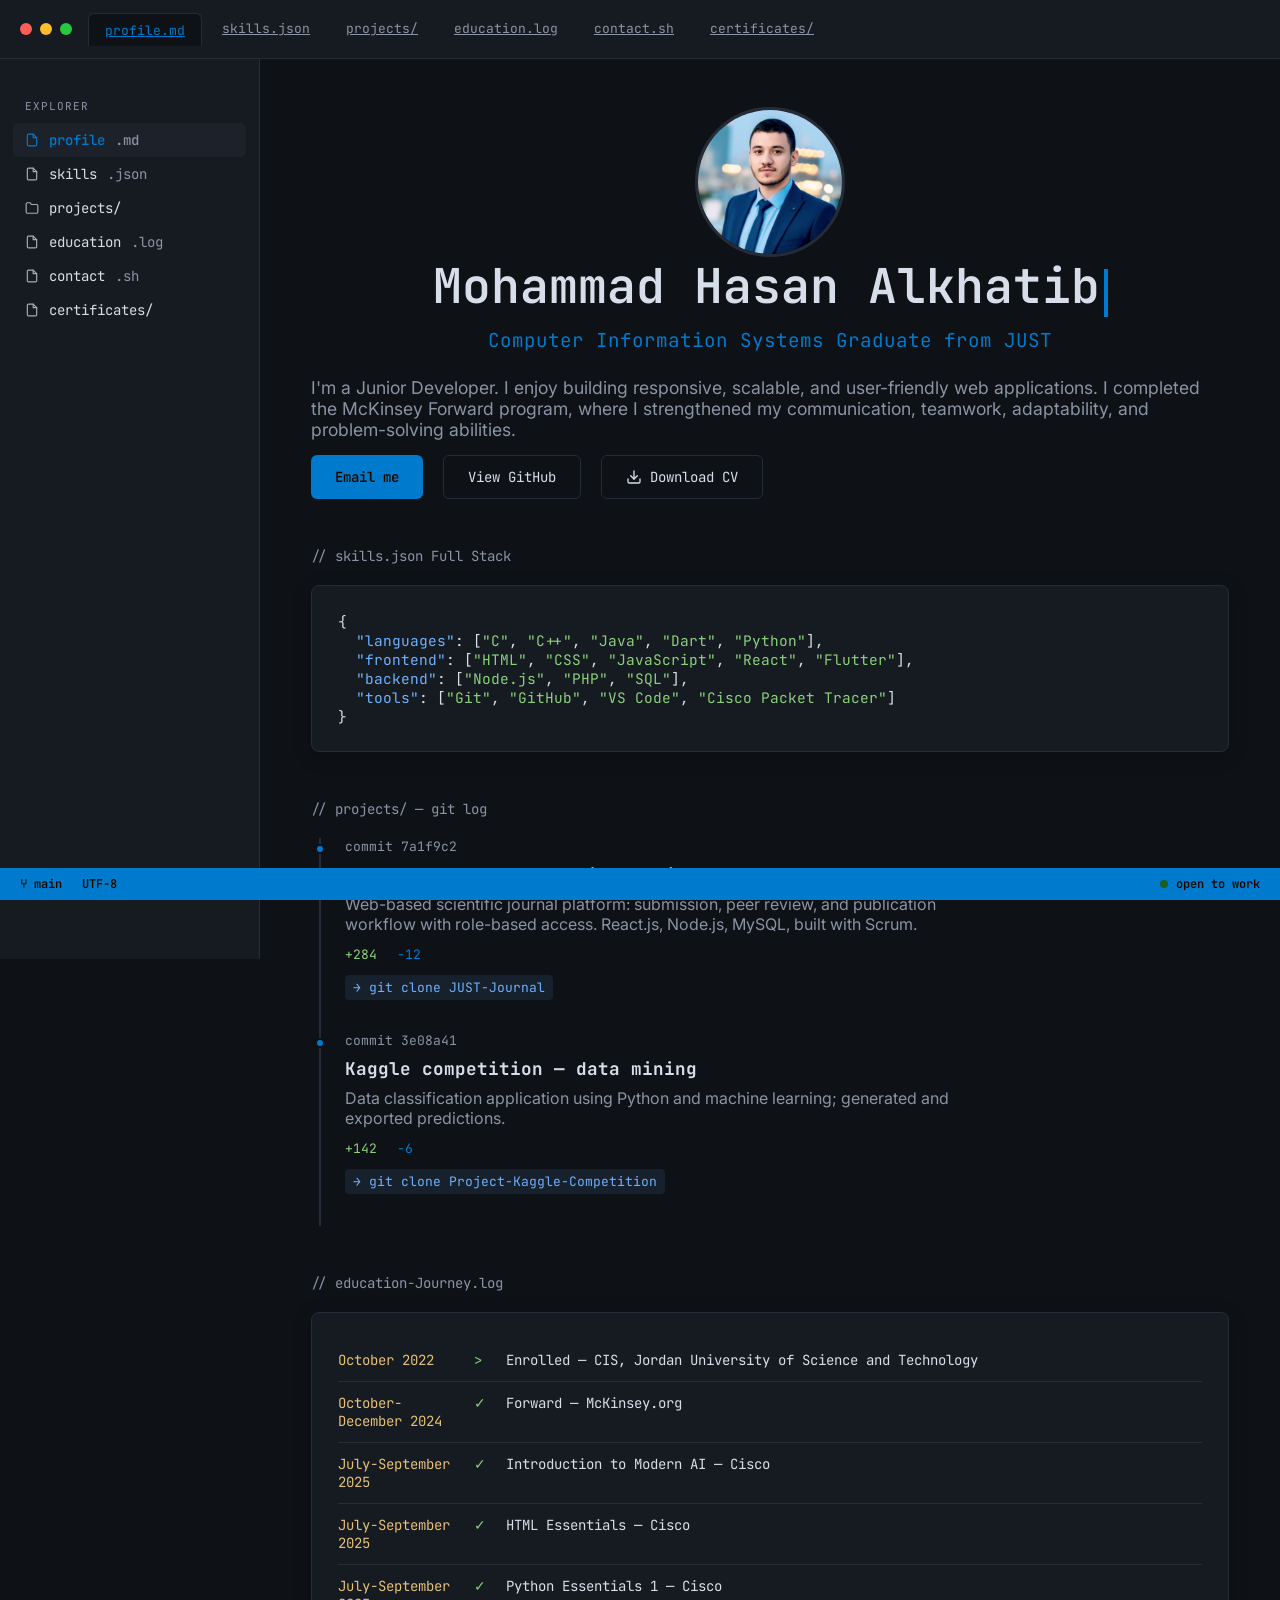
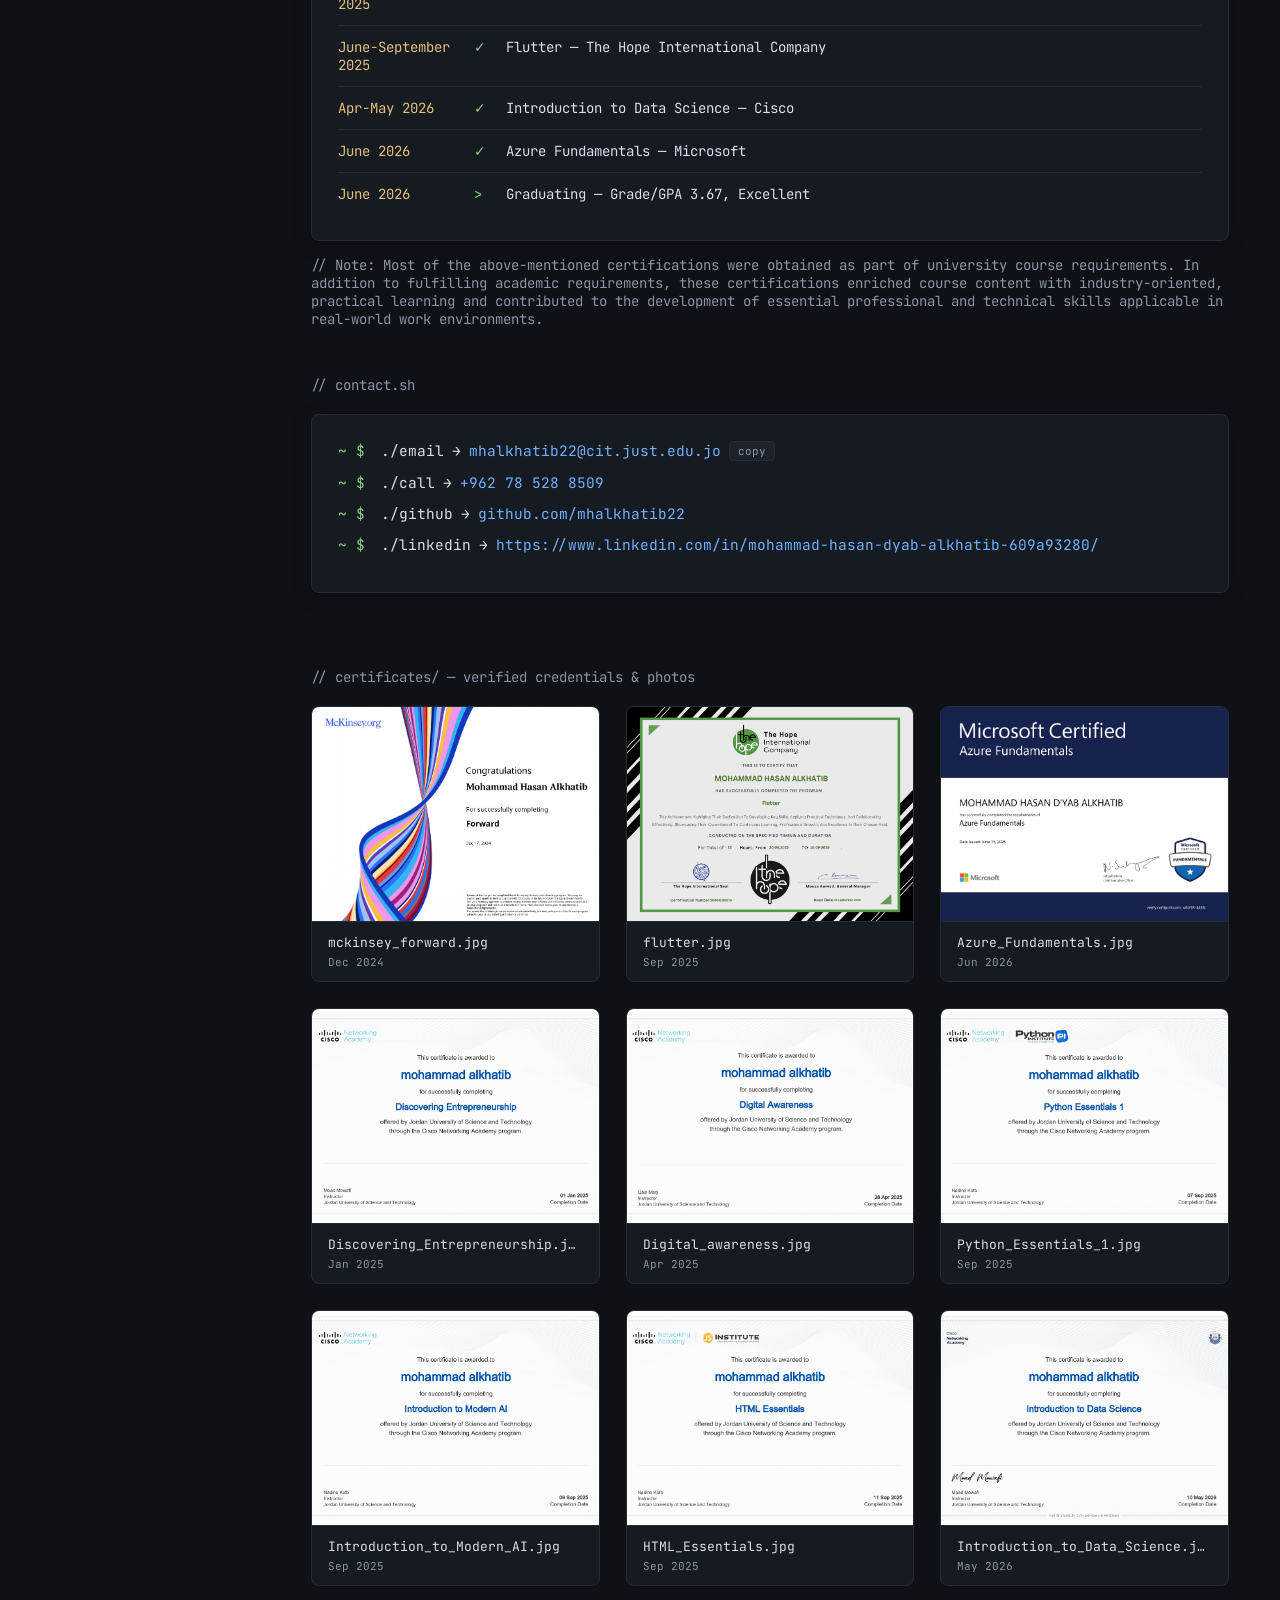
==== commit f59e0a08: "CV add" ====
--- a/index.html
+++ b/index.html
@@ -487,7 +487,7 @@
               aria-label="View McKinsey Forward Certificate"
             >
               <img
-                src="certificates\Forward.jpg"
+                src="certificates/Forward.jpg"
                 alt="McKinsey Forward Certificate"
                 class="gallery-img"
                 loading="lazy"
@@ -504,7 +504,7 @@
               aria-label="View Python Essentials Certificate"
             >
               <img
-                src="certificates\flutter.jpg"
+                src="certificates/flutter.jpg"
                 alt="flutter"
                 class="gallery-img"
                 loading="lazy"
@@ -521,7 +521,7 @@
               aria-label="View Graduation Photo"
             >
               <img
-                src="certificates\Azure_Fundamentals.jpg"
+                src="certificates/Azure_Fundamentals.jpg"
                 alt="Azure_Fundamentals"
                 class="gallery-img"
                 loading="lazy"
@@ -537,7 +537,7 @@
               aria-label="View Graduation Photo"
             >
               <img
-                src="certificates\Discovering_Entrepreneurship.jpg"
+                src="certificates/Discovering_Entrepreneurship.jpg"
                 alt="Discovering_Entrepreneurship"
                 class="gallery-img"
                 loading="lazy"
@@ -555,7 +555,7 @@
               aria-label="View Graduation Photo"
             >
               <img
-                src="certificates\Digital_awareness.jpg"
+                src="certificates/Digital_awareness.jpg"
                 alt="Digital_awareness"
                 class="gallery-img"
                 loading="lazy"
@@ -571,7 +571,7 @@
               aria-label="View Graduation Photo"
             >
               <img
-                src="certificates\Python_Essentials_1.jpg"
+                src="certificates/Python_Essentials_1.jpg"
                 alt="Python_Essentials_1"
                 class="gallery-img"
                 loading="lazy"
@@ -587,7 +587,7 @@
               aria-label="View Graduation Photo"
             >
               <img
-                src="certificates\Introduction_to_Modern_AI.jpg"
+                src="certificates/Introduction_to_Modern_AI.jpg"
                 alt="Introduction_to_Modern_AI"
                 class="gallery-img"
                 loading="lazy"
@@ -603,7 +603,7 @@
               aria-label="View Graduation Photo"
             >
               <img
-                src="certificates\HTML_Essentials.jpg"
+                src="certificates/HTML_Essentials.jpg"
                 alt="HTML_Essentials"
                 class="gallery-img"
                 loading="lazy"
@@ -619,7 +619,7 @@
               aria-label="View Graduation Photo"
             >
               <img
-                src="certificates\Introduction_to_Data_Science.jpg"
+                src="certificates/Introduction_to_Data_Science.jpg"
                 alt="Introduction_to_Data_Science"
                 class="gallery-img"
                 loading="lazy"
